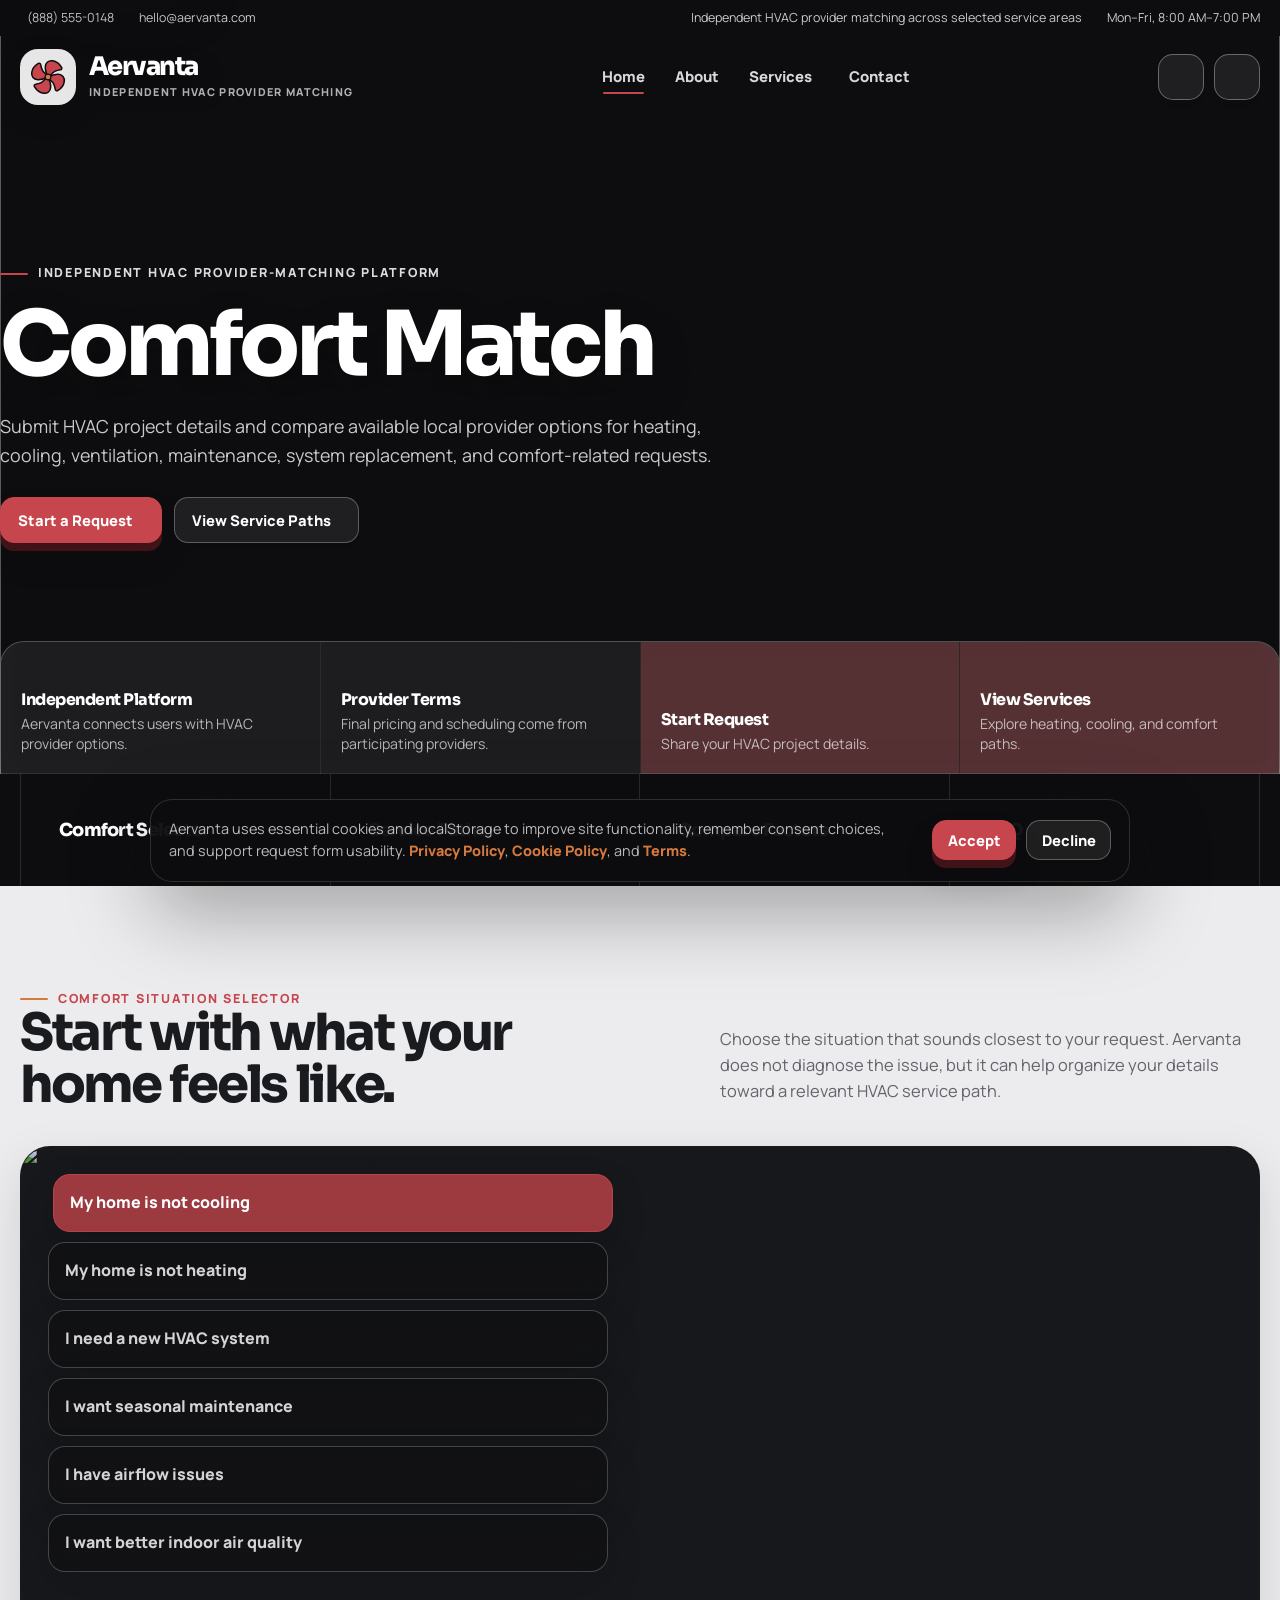
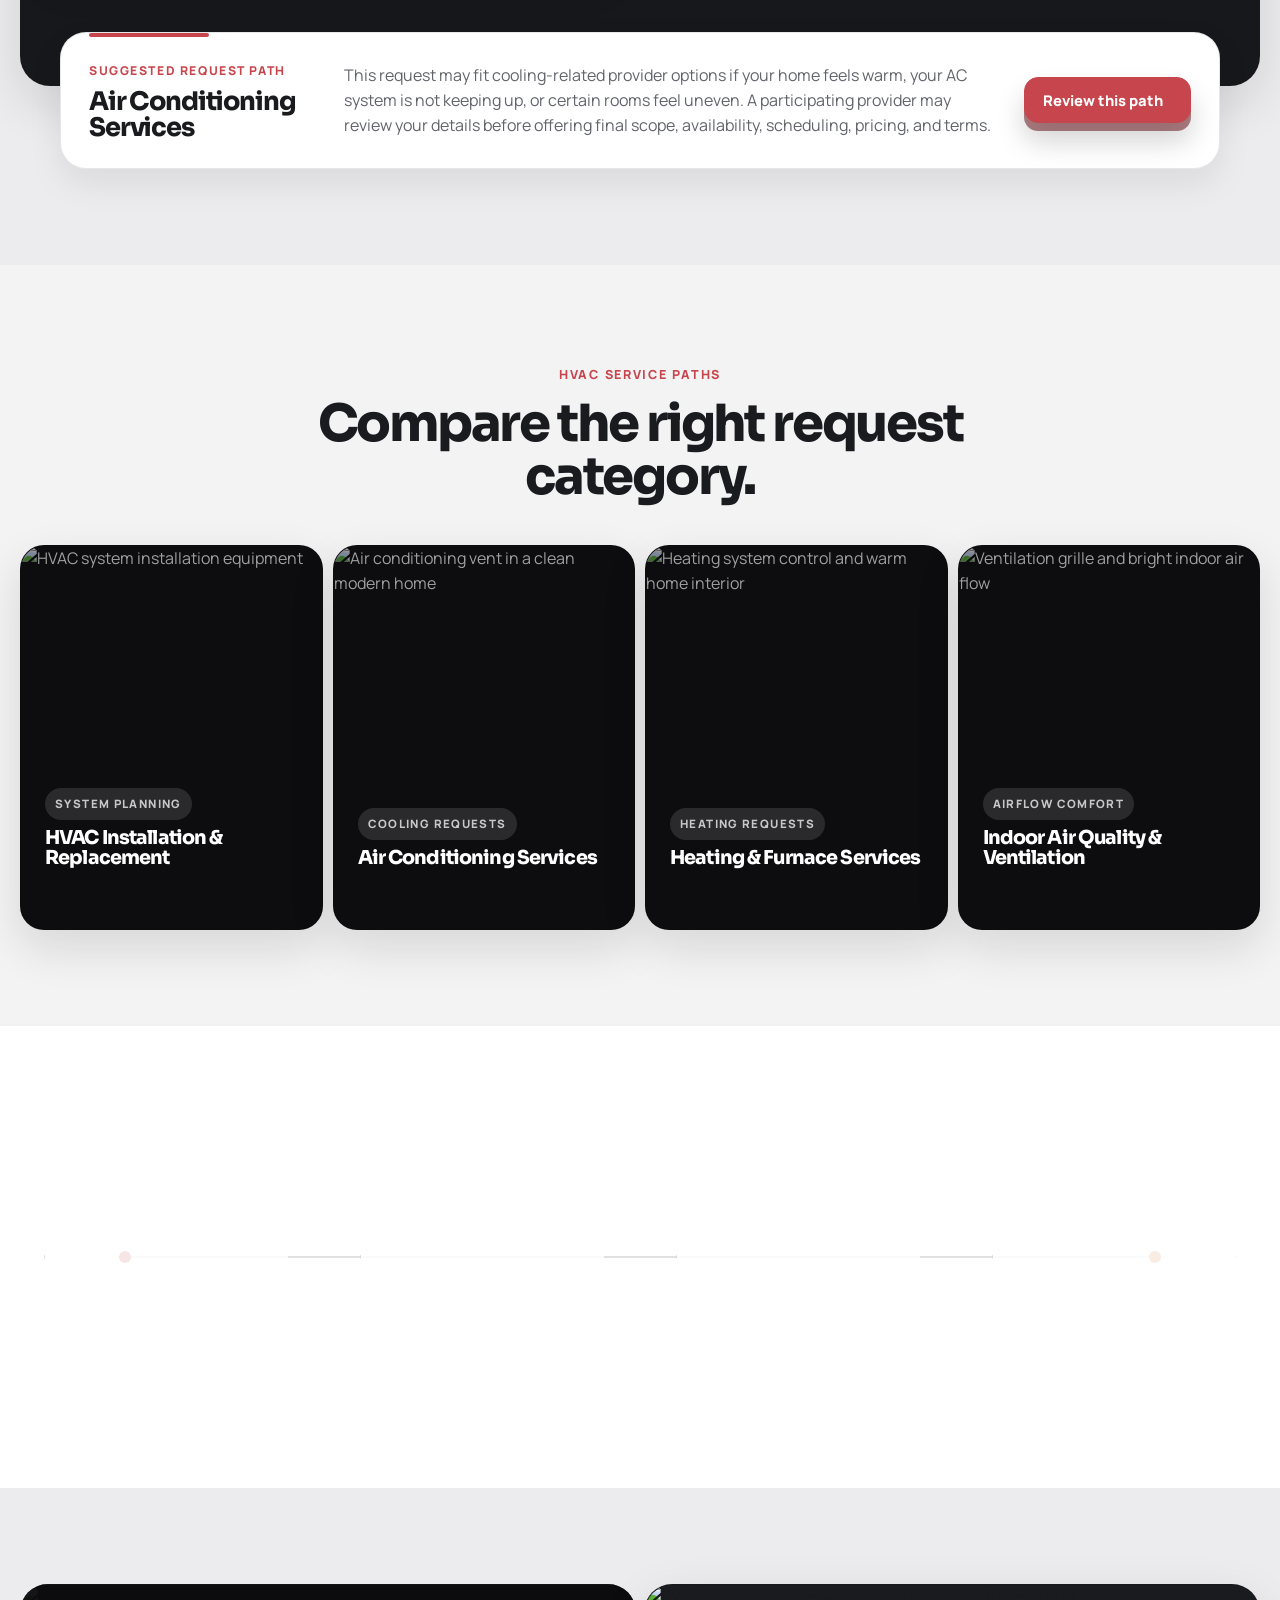
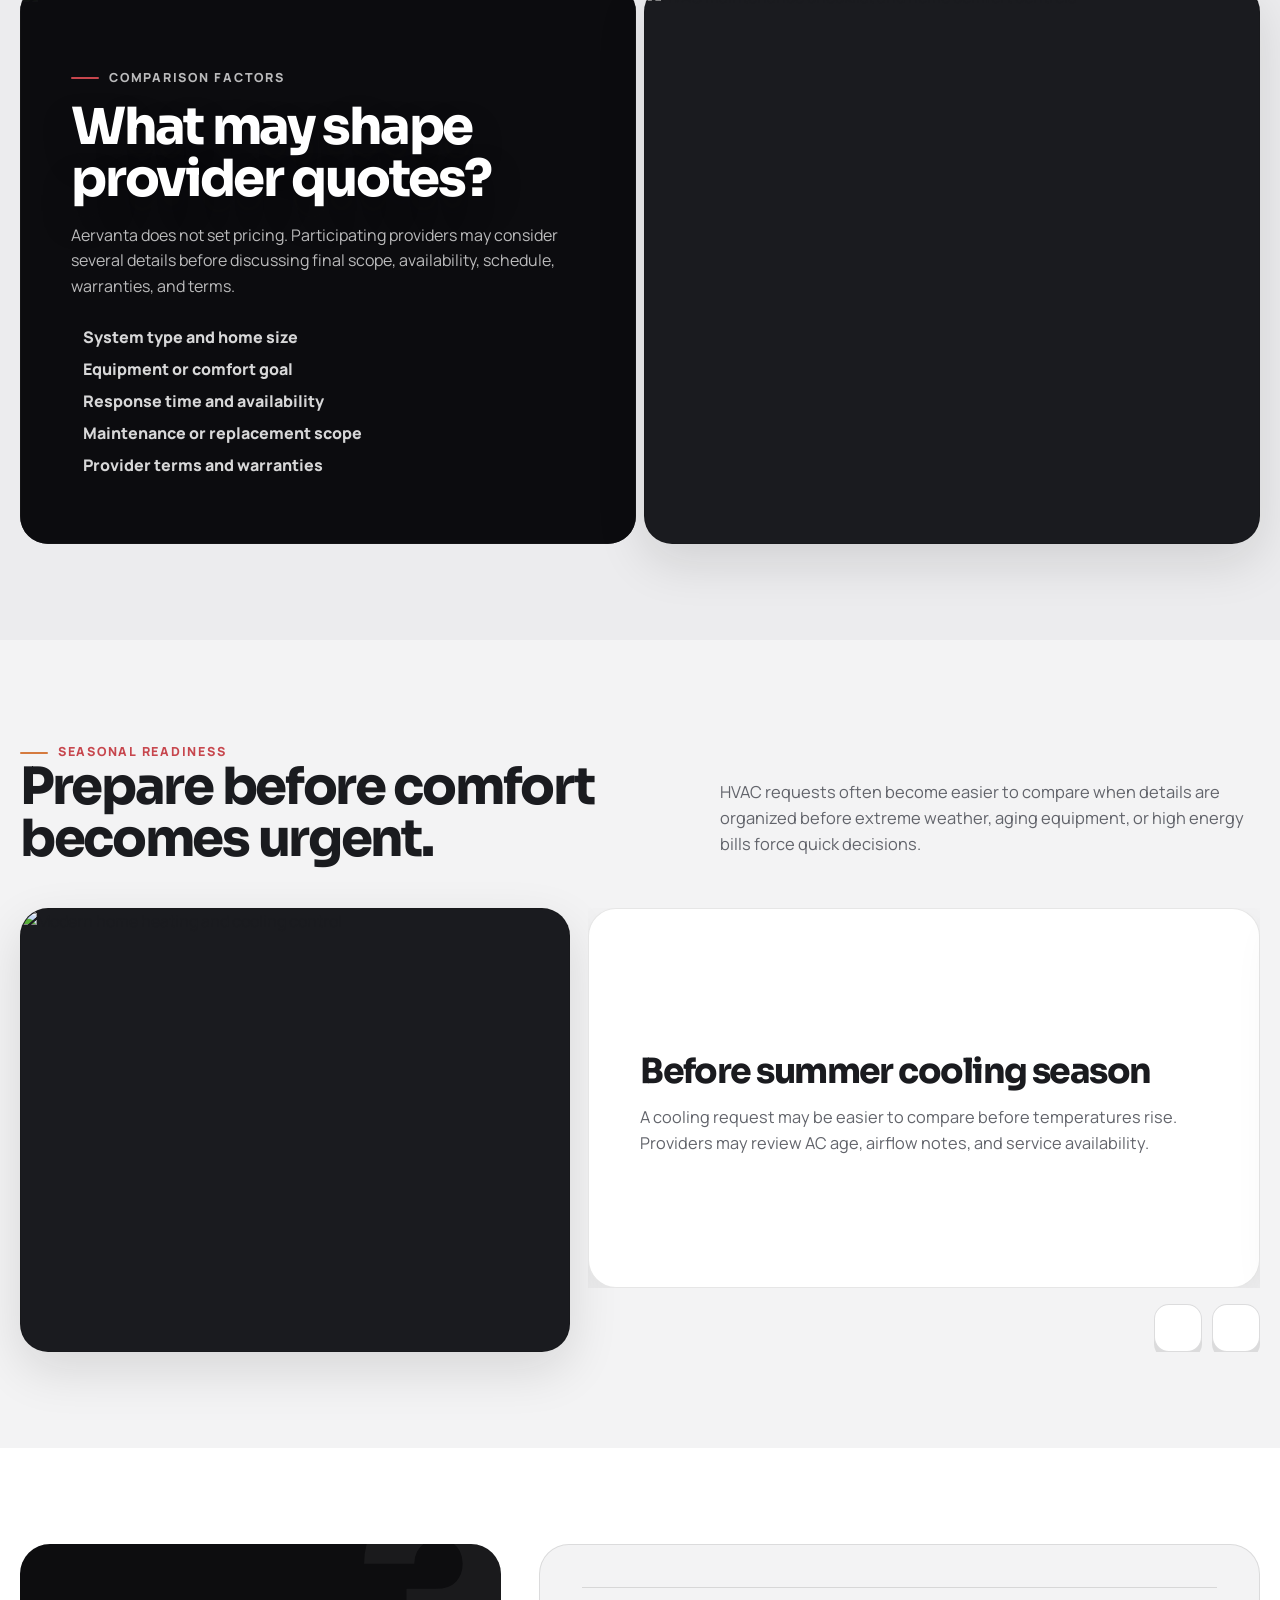
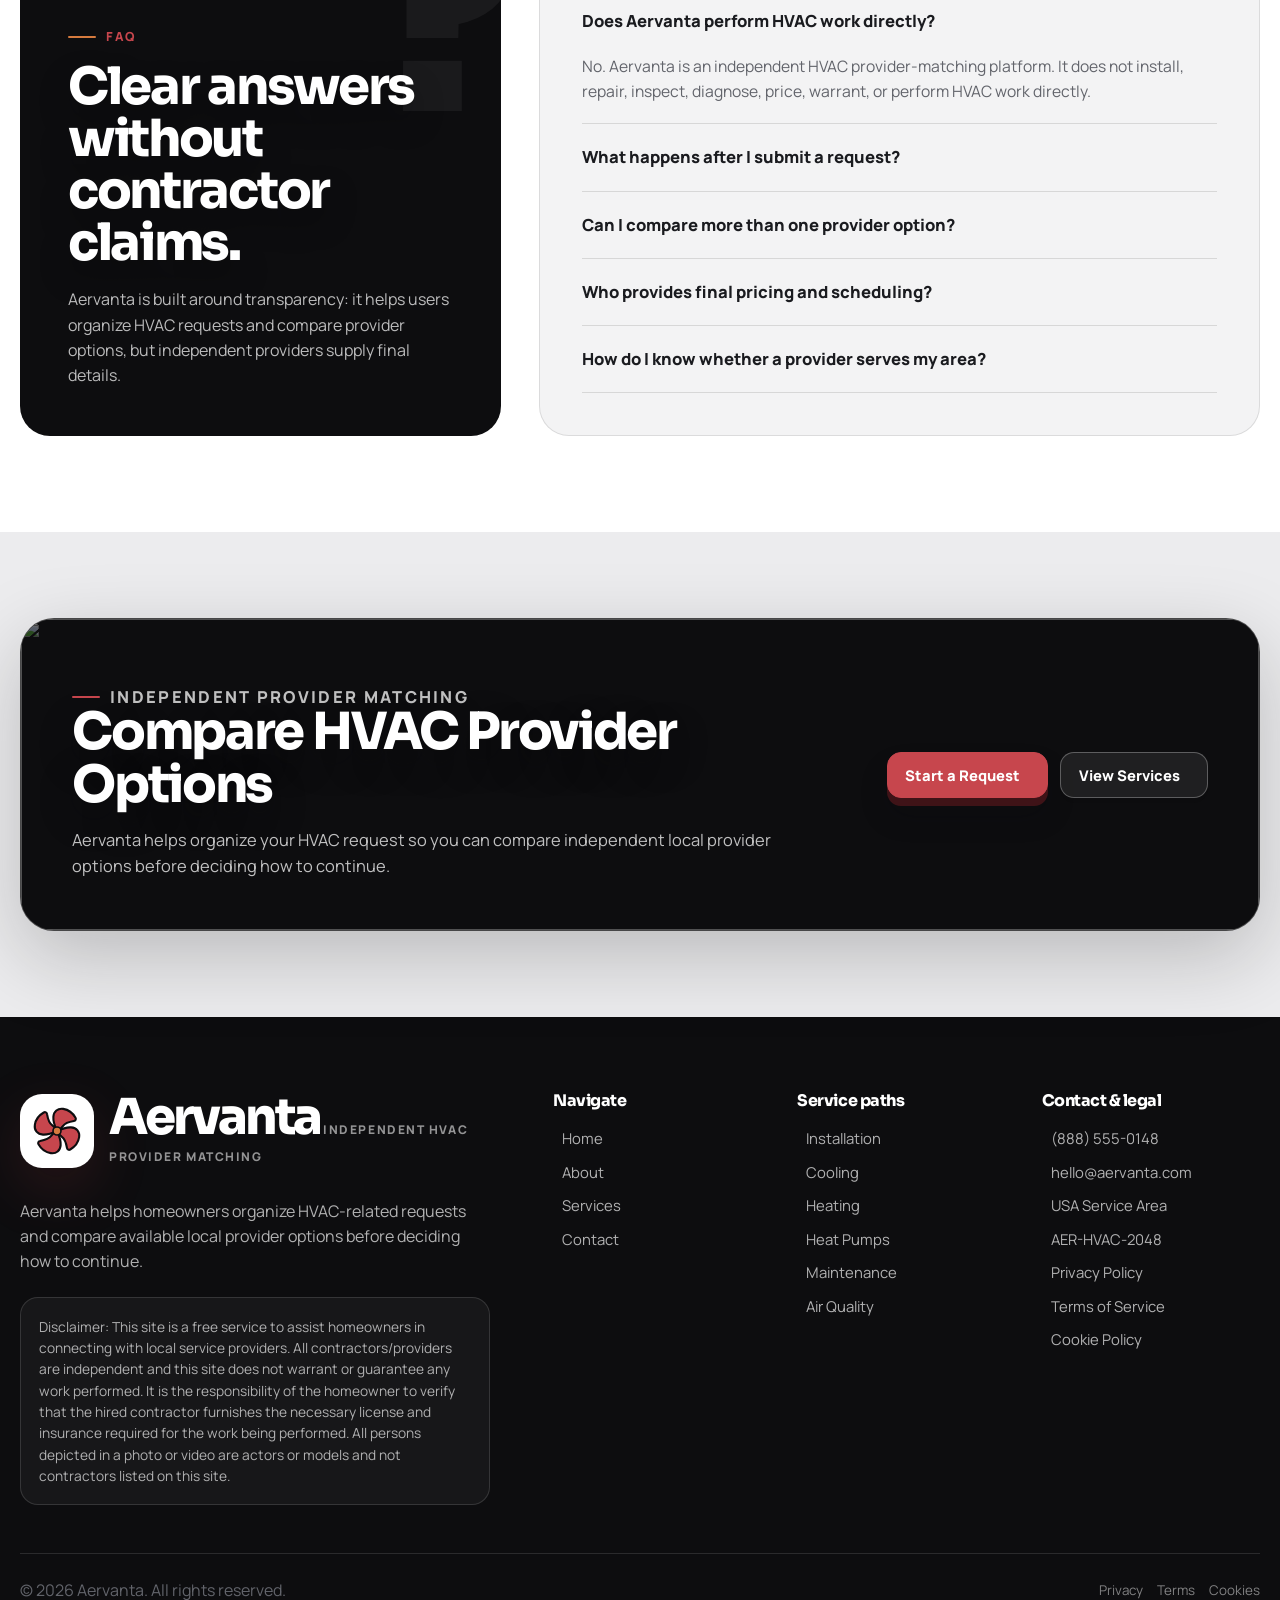
==== index.html @ 491422e1 "+" ====
<!DOCTYPE html>
<html lang="en">

<head>
    <meta charset="UTF-8">
    <meta name="viewport" content="width=device-width, initial-scale=1.0">
    <title>Aervanta | Independent HVAC Provider Matching</title>

    <meta name="description"
        content="Aervanta helps homeowners submit HVAC project details and compare available local provider options for heating, cooling, ventilation, maintenance, system replacement, and comfort requests.">
    <meta name="theme-color" content="#0D0D0F">

    <link rel="icon" href="assets/images/logo.svg" type="image/svg+xml">

    <link rel="preconnect" href="https://fonts.googleapis.com">
    <link rel="preconnect" href="https://fonts.gstatic.com" crossorigin>
    <link
        href="https://fonts.googleapis.com/css2?family=Manrope:wght@400;500;600;700;800&family=Sora:wght@500;600;700;800&display=swap"
        rel="stylesheet">

    <link rel="stylesheet" href="https://unpkg.com/aos@2.3.4/dist/aos.css">
    <link rel="stylesheet" href="https://cdn.jsdelivr.net/npm/swiper@11/swiper-bundle.min.css">
    <link rel="stylesheet" href="assets/css/global.css">
    <link rel="stylesheet" href="assets/css/home.css">

    <script type="application/ld+json">
        {
            "@context": "https://schema.org",
            "@type": "Organization",
            "name": "Aervanta",
            "url": "https://example.com",
            "description": "Independent HVAC provider-matching platform helping users compare available local provider options.",
            "email": "hello@aervanta.com",
            "telephone": "+18885550148"
        }
    </script>

    <script type="application/ld+json">
        {
            "@context": "https://schema.org",
            "@type": "FAQPage",
            "mainEntity": [
                {
                    "@type": "Question",
                    "name": "Does Aervanta perform HVAC work directly?",
                    "acceptedAnswer": {
                        "@type": "Answer",
                        "text": "No. Aervanta is an independent HVAC provider-matching platform. It does not install, repair, inspect, diagnose, price, warrant, or perform HVAC work directly."
                    }
                },
                {
                    "@type": "Question",
                    "name": "What happens after I submit a request?",
                    "acceptedAnswer": {
                        "@type": "Answer",
                        "text": "Your request details may be used to help connect you with participating independent HVAC providers. Provider availability may vary by location and project details."
                    }
                },
                {
                    "@type": "Question",
                    "name": "Can I compare more than one provider option?",
                    "acceptedAnswer": {
                        "@type": "Answer",
                        "text": "Where available, users may review and compare participating provider options before deciding whether to continue with any provider."
                    }
                },
                {
                    "@type": "Question",
                    "name": "Who provides final pricing and scheduling?",
                    "acceptedAnswer": {
                        "@type": "Answer",
                        "text": "Final pricing, scheduling, warranties, licenses, insurance, availability, and service terms are provided by participating independent providers."
                    }
                },
                {
                    "@type": "Question",
                    "name": "How do I know whether a provider serves my area?",
                    "acceptedAnswer": {
                        "@type": "Answer",
                        "text": "Provider availability depends on location and request details. A participating provider may confirm whether they serve your area before any agreement is made."
                    }
                }
            ]
        }
    </script>
</head>

<body>
    <a class="skip-link" href="#main-content">Skip to main content</a>

    <main class="site-main" id="main-content">
        <!-- Shared Hero -->
        <section class="shared-hero home-hero" aria-labelledby="home-hero-title">
            <div class="shared-hero__bg" aria-hidden="true">
                <img src="assets/images/hero-home.jpg" alt="" width="1920" height="1080">
            </div>

            <div class="container-wide shared-hero__inner">
                <div class="shared-hero__content" data-aos="fade-up">
                    <p class="section-kicker section-kicker--light shared-hero__eyebrow">
                        Independent HVAC provider-matching platform
                    </p>

                    <h1 class="shared-hero__title text-depth" id="home-hero-title">
                        Comfort Match
                    </h1>

                    <p class="shared-hero__text">
                        Submit HVAC project details and compare available local provider options for heating, cooling,
                        ventilation, maintenance, system replacement, and comfort-related requests.
                    </p>

                    <div class="btn-row shared-hero__actions">
                        <a class="btn btn--primary" href="contact.html">
                            Start a Request
                            <i data-lucide="arrow-up-right" aria-hidden="true"></i>
                        </a>

                        <a class="btn btn--ghost-light" href="all-services.html">
                            View Service Paths
                            <i data-lucide="layout-grid" aria-hidden="true"></i>
                        </a>
                    </div>
                </div>

                <div class="hero-card-row" data-hero-cards data-aos="fade-up" data-aos-delay="120"></div>
            </div>
        </section>

        <!-- Shared Black Section Navigation Strip -->
        <nav class="section-nav-strip" aria-label="Homepage section navigation" data-section-nav='[
            {"label":"Comfort Selector","href":"#comfort-selector","icon":"sliders-horizontal"},
            {"label":"Service Paths","href":"#service-paths","icon":"air-vent"},
            {"label":"Compare Factors","href":"#quote-factors","icon":"list-checks"},
            {"label":"FAQ","href":"#home-faq","icon":"circle-help"}
        ]'></nav>

        <!-- Comfort Situation Selector -->
        <section class="home-comfort section section--light" id="comfort-selector" aria-labelledby="comfort-title">
            <div class="container-wide">
                <div class="section-head home-comfort__head">
                    <div class="section-head__left" data-aos="fade-right">
                        <p class="section-kicker">Comfort situation selector</p>
                        <h2 class="section-title" id="comfort-title">
                            Start with what your home feels like.
                        </h2>
                    </div>

                    <div class="section-head__right" data-aos="fade-left">
                        <p class="section-text">
                            Choose the situation that sounds closest to your request. Aervanta does not diagnose the
                            issue, but it can help organize your details toward a relevant HVAC service path.
                        </p>
                    </div>
                </div>

                <div class="home-comfort__layout">
                    <div class="home-comfort__visual image-frame" data-aos="zoom-in">
                        <img src="assets/images/service-2.jpg" alt="Modern home HVAC vent and comfortable interior"
                            loading="lazy" width="900" height="680" data-comfort-image>
                    </div>

                    <div class="home-comfort__cards" data-aos="fade-up" data-aos-delay="100">
                        <button class="home-comfort__option is-active" type="button" data-comfort-option="cooling">
                            <span>My home is not cooling</span>
                            <i data-lucide="snowflake" aria-hidden="true"></i>
                        </button>

                        <button class="home-comfort__option" type="button" data-comfort-option="heating">
                            <span>My home is not heating</span>
                            <i data-lucide="flame" aria-hidden="true"></i>
                        </button>

                        <button class="home-comfort__option" type="button" data-comfort-option="replacement">
                            <span>I need a new HVAC system</span>
                            <i data-lucide="air-vent" aria-hidden="true"></i>
                        </button>

                        <button class="home-comfort__option" type="button" data-comfort-option="maintenance">
                            <span>I want seasonal maintenance</span>
                            <i data-lucide="settings" aria-hidden="true"></i>
                        </button>

                        <button class="home-comfort__option" type="button" data-comfort-option="airflow">
                            <span>I have airflow issues</span>
                            <i data-lucide="wind" aria-hidden="true"></i>
                        </button>

                        <button class="home-comfort__option" type="button" data-comfort-option="air-quality">
                            <span>I want better indoor air quality</span>
                            <i data-lucide="waves" aria-hidden="true"></i>
                        </button>
                    </div>
                </div>

                <article class="home-comfort__answer matte-card shine-surface" data-aos="fade-up" data-aos-delay="180">
                    <div>
                        <p class="home-comfort__answer-label">Suggested request path</p>
                        <h3 data-comfort-title>Air Conditioning Services</h3>
                    </div>

                    <p data-comfort-text>
                        This request may fit cooling-related provider options if your home feels warm, your AC system is
                        not keeping up, or certain rooms feel uneven. A participating provider may review your details
                        before offering final scope, availability, scheduling, pricing, and terms.
                    </p>

                    <a class="btn btn--primary" href="air-conditioning-services.html" data-comfort-link>
                        Review this path
                        <i data-lucide="arrow-up-right" aria-hidden="true"></i>
                    </a>
                </article>
            </div>
        </section>

        <!-- HVAC Service Paths -->
        <section class="home-paths section section--soft" id="service-paths" aria-labelledby="service-paths-title">
            <div class="container-wide">
                <div class="home-paths__head" data-aos="fade-up">
                    <p class="section-kicker">HVAC service paths</p>
                    <h2 id="service-paths-title">
                        Compare the right request category.
                    </h2>
                </div>

                <div class="home-paths__grid">
                    <a class="home-path-card" href="hvac-installation-replacement.html" data-aos="fade-up">
                        <img src="assets/images/service-1.jpg" alt="HVAC system installation equipment" loading="lazy"
                            width="620" height="520">
                        <span class="home-path-card__overlay"></span>
                        <span class="home-path-card__content">
                            <span class="home-path-card__label">System planning</span>
                            <strong>HVAC Installation & Replacement</strong>
                            <span>Compare provider options for system replacement, installation requests, and comfort
                                upgrades.</span>
                        </span>
                        <i data-lucide="air-vent" aria-hidden="true"></i>
                    </a>

                    <a class="home-path-card" href="air-conditioning-services.html" data-aos="fade-up"
                        data-aos-delay="80">
                        <img src="assets/images/service-2.jpg" alt="Air conditioning vent in a clean modern home"
                            loading="lazy" width="620" height="520">
                        <span class="home-path-card__overlay"></span>
                        <span class="home-path-card__content">
                            <span class="home-path-card__label">Cooling requests</span>
                            <strong>Air Conditioning Services</strong>
                            <span>Find provider options for AC-related requests, uneven cooling, and warm-air
                                concerns.</span>
                        </span>
                        <i data-lucide="snowflake" aria-hidden="true"></i>
                    </a>

                    <a class="home-path-card" href="heating-furnace-services.html" data-aos="fade-up"
                        data-aos-delay="160">
                        <img src="assets/images/service-3.jpg" alt="Heating system control and warm home interior"
                            loading="lazy" width="620" height="520">
                        <span class="home-path-card__overlay"></span>
                        <span class="home-path-card__content">
                            <span class="home-path-card__label">Heating requests</span>
                            <strong>Heating & Furnace Services</strong>
                            <span>Compare provider options for furnace, heating, warmth, and winter readiness
                                requests.</span>
                        </span>
                        <i data-lucide="flame" aria-hidden="true"></i>
                    </a>

                    <a class="home-path-card" href="indoor-air-quality-ventilation.html" data-aos="fade-up"
                        data-aos-delay="240">
                        <img src="assets/images/service-6.jpg" alt="Ventilation grille and bright indoor air flow"
                            loading="lazy" width="620" height="520">
                        <span class="home-path-card__overlay"></span>
                        <span class="home-path-card__content">
                            <span class="home-path-card__label">Airflow comfort</span>
                            <strong>Indoor Air Quality & Ventilation</strong>
                            <span>Explore provider options for airflow, ventilation, filtration, and indoor comfort
                                requests.</span>
                        </span>
                        <i data-lucide="wind" aria-hidden="true"></i>
                    </a>
                </div>
            </div>
        </section>

        <!-- Aervanta Platform Difference -->
        <section class="home-difference section section--white" id="platform-difference"
            aria-label="Aervanta platform difference">
            <div class="container-wide">
                <div class="home-difference__line" aria-hidden="true"></div>

                <div class="home-difference__grid">
                    <article class="home-hex" data-aos="zoom-in">
                        <div class="home-hex__shape">
                            <i data-lucide="clipboard-edit" aria-hidden="true"></i>
                            <div class="home-hex__text">
                                <h3>Submit Details</h3>
                                <p>Share your HVAC request details through a structured request path.</p>
                            </div>
                        </div>
                    </article>

                    <article class="home-hex" data-aos="zoom-in" data-aos-delay="80">
                        <div class="home-hex__shape">
                            <i data-lucide="network" aria-hidden="true"></i>
                            <div class="home-hex__text">
                                <h3>Match Options</h3>
                                <p>Review available participating provider options where matching is available.</p>
                            </div>
                        </div>
                    </article>

                    <article class="home-hex" data-aos="zoom-in" data-aos-delay="160">
                        <div class="home-hex__shape">
                            <i data-lucide="scale" aria-hidden="true"></i>
                            <div class="home-hex__text">
                                <h3>Compare Terms</h3>
                                <p>Compare scope, availability, provider terms, and final quote details.</p>
                            </div>
                        </div>
                    </article>

                    <article class="home-hex" data-aos="zoom-in" data-aos-delay="240">
                        <div class="home-hex__shape">
                            <i data-lucide="badge-check" aria-hidden="true"></i>
                            <div class="home-hex__text">
                                <h3>Choose Provider</h3>
                                <p>Choose whether to continue with any participating independent provider.</p>
                            </div>
                        </div>
                    </article>
                </div>
            </div>
        </section>

        <!-- Quote Comparison Factors -->
        <section class="home-quote section section--light" id="quote-factors" aria-labelledby="quote-factors-title">
            <div class="container-wide">
                <div class="home-quote__split">
                    <div class="home-quote__dark" data-aos="fade-right">
                        <img src="assets/images/service-4.jpg" alt="" loading="lazy" width="900" height="650">
                        <div class="home-quote__dark-content">
                            <p class="section-kicker section-kicker--light">Comparison factors</p>
                            <h2 id="quote-factors-title">
                                What may shape provider quotes?
                            </h2>
                            <p>
                                Aervanta does not set pricing. Participating providers may consider several details
                                before discussing final scope, availability, schedule, warranties, and terms.
                            </p>

                            <ul class="home-quote__list">
                                <li><i data-lucide="ruler" aria-hidden="true"></i> System type and home size</li>
                                <li><i data-lucide="target" aria-hidden="true"></i> Equipment or comfort goal</li>
                                <li><i data-lucide="timer" aria-hidden="true"></i> Response time and availability</li>
                                <li><i data-lucide="settings-2" aria-hidden="true"></i> Maintenance or replacement scope
                                </li>
                                <li><i data-lucide="file-check-2" aria-hidden="true"></i> Provider terms and warranties
                                </li>
                            </ul>
                        </div>
                    </div>

                    <div class="home-quote__photo image-frame" data-aos="fade-left">
                        <img src="assets/images/service-5.jpg"
                            alt="HVAC maintenance checklist and home comfort controls" loading="lazy" width="900"
                            height="650">
                    </div>
                </div>
            </div>
        </section>

        <!-- Seasonal HVAC Readiness Strip -->
        <section class="home-seasonal section section--soft" id="seasonal-readiness" aria-labelledby="seasonal-title">
            <div class="container-wide">
                <div class="section-head">
                    <div class="section-head__left" data-aos="fade-right">
                        <p class="section-kicker">Seasonal readiness</p>
                        <h2 id="seasonal-title">
                            Prepare before comfort becomes urgent.
                        </h2>
                    </div>

                    <div class="section-head__right" data-aos="fade-left">
                        <p class="section-text">
                            HVAC requests often become easier to compare when details are organized before extreme
                            weather, aging equipment, or high energy bills force quick decisions.
                        </p>
                    </div>
                </div>

                <div class="home-seasonal__layout">
                    <div class="home-seasonal__photo image-frame" data-aos="zoom-in">
                        <img src="assets/images/service-3.jpg" alt="Modern home heating and cooling control"
                            loading="lazy" width="760" height="560">
                    </div>

                    <div class="home-seasonal__slider-wrap" data-aos="fade-up">
                        <div class="swiper home-seasonal__swiper" data-seasonal-swiper>
                            <div class="swiper-wrapper">
                                <article class="swiper-slide home-seasonal-card">
                                    <i data-lucide="sun" aria-hidden="true"></i>
                                    <h3>Before summer cooling season</h3>
                                    <p>
                                        A cooling request may be easier to compare before temperatures rise. Providers
                                        may review AC age, airflow notes, and service availability.
                                    </p>
                                </article>

                                <article class="swiper-slide home-seasonal-card">
                                    <i data-lucide="snowflake" aria-hidden="true"></i>
                                    <h3>Before winter heating season</h3>
                                    <p>
                                        Heating-related requests may include warmth concerns, furnace notes, comfort
                                        goals, and provider-specific scheduling options.
                                    </p>
                                </article>

                                <article class="swiper-slide home-seasonal-card">
                                    <i data-lucide="receipt-text" aria-hidden="true"></i>
                                    <h3>After unusually high energy bills</h3>
                                    <p>
                                        Homeowners often use this moment to compare maintenance, equipment, airflow, or
                                        upgrade-related provider options.
                                    </p>
                                </article>

                                <article class="swiper-slide home-seasonal-card">
                                    <i data-lucide="refresh-cw" aria-hidden="true"></i>
                                    <h3>Before replacing an aging system</h3>
                                    <p>
                                        Replacement requests may involve system type, property size, comfort needs,
                                        equipment preferences, and final provider terms.
                                    </p>
                                </article>
                            </div>
                        </div>

                        <div class="home-seasonal__controls">
                            <button class="home-seasonal__arrow" type="button" data-seasonal-prev
                                aria-label="Previous seasonal scenario">
                                <i data-lucide="arrow-left" aria-hidden="true"></i>
                            </button>

                            <button class="home-seasonal__arrow" type="button" data-seasonal-next
                                aria-label="Next seasonal scenario">
                                <i data-lucide="arrow-right" aria-hidden="true"></i>
                            </button>
                        </div>
                    </div>
                </div>
            </div>
        </section>

        <!-- FAQ -->
        <section class="home-faq section section--white" id="home-faq" aria-labelledby="home-faq-title">
            <div class="container-wide">
                <div class="home-faq__layout">
                    <div class="home-faq__intro" data-aos="fade-right">
                        <p class="section-kicker">FAQ</p>
                        <h2 id="home-faq-title">
                            Clear answers without contractor claims.
                        </h2>
                        <p>
                            Aervanta is built around transparency: it helps users organize HVAC requests and compare
                            provider options, but independent providers supply final details.
                        </p>
                    </div>

                    <div class="home-faq__accordion" data-accordion data-aos="fade-left">
                        <div class="accordion-item home-faq__item">
                            <button class="accordion-trigger" type="button" aria-expanded="true"
                                aria-controls="home-faq-1" data-accordion-trigger>
                                <span>Does Aervanta perform HVAC work directly?</span>
                                <i data-lucide="plus" aria-hidden="true"></i>
                            </button>
                            <div class="accordion-panel is-open" id="home-faq-1">
                                <div class="accordion-panel__inner">
                                    <p>
                                        No. Aervanta is an independent HVAC provider-matching platform. It does not
                                        install, repair, inspect, diagnose, price, warrant, or perform HVAC work
                                        directly.
                                    </p>
                                </div>
                            </div>
                        </div>

                        <div class="accordion-item home-faq__item">
                            <button class="accordion-trigger" type="button" aria-expanded="false"
                                aria-controls="home-faq-2" data-accordion-trigger>
                                <span>What happens after I submit a request?</span>
                                <i data-lucide="plus" aria-hidden="true"></i>
                            </button>
                            <div class="accordion-panel" id="home-faq-2">
                                <div class="accordion-panel__inner">
                                    <p>
                                        Your request details may be used to help connect you with participating
                                        independent HVAC providers. Provider availability may vary by location and
                                        project details.
                                    </p>
                                </div>
                            </div>
                        </div>

                        <div class="accordion-item home-faq__item">
                            <button class="accordion-trigger" type="button" aria-expanded="false"
                                aria-controls="home-faq-3" data-accordion-trigger>
                                <span>Can I compare more than one provider option?</span>
                                <i data-lucide="plus" aria-hidden="true"></i>
                            </button>
                            <div class="accordion-panel" id="home-faq-3">
                                <div class="accordion-panel__inner">
                                    <p>
                                        Where available, users may review and compare participating provider options
                                        before deciding whether to continue with any provider.
                                    </p>
                                </div>
                            </div>
                        </div>

                        <div class="accordion-item home-faq__item">
                            <button class="accordion-trigger" type="button" aria-expanded="false"
                                aria-controls="home-faq-4" data-accordion-trigger>
                                <span>Who provides final pricing and scheduling?</span>
                                <i data-lucide="plus" aria-hidden="true"></i>
                            </button>
                            <div class="accordion-panel" id="home-faq-4">
                                <div class="accordion-panel__inner">
                                    <p>
                                        Final pricing, scheduling, warranties, licenses, insurance, availability, and
                                        service terms are provided by participating independent providers.
                                    </p>
                                </div>
                            </div>
                        </div>

                        <div class="accordion-item home-faq__item">
                            <button class="accordion-trigger" type="button" aria-expanded="false"
                                aria-controls="home-faq-5" data-accordion-trigger>
                                <span>How do I know whether a provider serves my area?</span>
                                <i data-lucide="plus" aria-hidden="true"></i>
                            </button>
                            <div class="accordion-panel" id="home-faq-5">
                                <div class="accordion-panel__inner">
                                    <p>
                                        Provider availability depends on location and request details. A participating
                                        provider may confirm whether they serve your area before any agreement is made.
                                    </p>
                                </div>
                            </div>
                        </div>
                    </div>
                </div>
            </div>
        </section>

        <!-- Shared final CTA is injected by global.js before footer -->
    </main>

    <script src="https://unpkg.com/lucide@latest/dist/umd/lucide.min.js" defer></script>
    <script src="https://unpkg.com/aos@2.3.4/dist/aos.js" defer></script>
    <script src="https://cdn.jsdelivr.net/npm/swiper@11/swiper-bundle.min.js" defer></script>
    <script src="assets/js/config.js" defer></script>
    <script src="assets/js/global.js" defer></script>
    <script src="assets/js/home.js" defer></script>
</body>

</html>
---- assets/css/global.css ----
/* ==================================================
   AERVANTA GLOBAL CSS
   Shared foundation: variables, reset, typography,
   header, footer, shared hero, nav strip, CTA,
   buttons, forms, cookie banner, accessibility.
================================================== */

:root {
    --color-black: #0D0D0F;
    --color-charcoal: #1A1B1F;
    --color-light: #ECECEE;
    --color-light-2: #F3F3F4;
    --color-white: #FFFFFF;
    --color-red: #C7464D;
    --color-red-dark: #B63A42;
    --color-orange: #D57A3E;
    --color-orange-dark: #C96C31;
    --color-border: #D6D7DA;
    --color-text-soft: #62646B;

    --font-main: "Manrope", "Inter", system-ui, -apple-system, BlinkMacSystemFont, "Segoe UI", sans-serif;
    --font-heading: "Sora", "Manrope", system-ui, sans-serif;

    --container: 1180px;
    --container-wide: 1380px;
    --radius-sm: 10px;
    --radius-md: 16px;
    --radius-lg: 24px;
    --radius-xl: 34px;

    --shadow-soft: 0 18px 50px rgba(13, 13, 15, 0.12);
    --shadow-strong: 0 26px 80px rgba(13, 13, 15, 0.22);
    --shadow-button: 0 8px 0 rgba(107, 26, 31, 0.55), 0 18px 28px rgba(13, 13, 15, 0.18);

    --header-height: 82px;
    --preheader-height: 36px;

    --transition-fast: 180ms ease;
    --transition: 280ms ease;
    --transition-slow: 520ms cubic-bezier(0.22, 1, 0.36, 1);
}

/* ==================================================
   RESET / BASE
================================================== */

*,
*::before,
*::after {
    box-sizing: border-box;
}

html,
body {
    width: 100%;
    max-width: 100%;
    min-height: 100%;
    overflow-x: hidden;
    scroll-behavior: smooth;
}

html {
    font-size: 16px;
}

body {
    margin: 0;
    font-family: var(--font-main);
    color: var(--color-charcoal);
    background: var(--color-light);
    line-height: 1.58;
    text-rendering: optimizeLegibility;
    -webkit-font-smoothing: antialiased;
}

body.menu-open {
    overflow: hidden;
}

img,
picture,
video,
canvas,
svg {
    display: block;
    max-width: 100%;
}

img {
    height: auto;
}

a {
    color: inherit;
    text-decoration: none;
}

button,
input,
textarea,
select {
    font: inherit;
}

button {
    border: 0;
    cursor: pointer;
    background: none;
}

ul,
ol {
    margin: 0;
    padding: 0;
}

li {
    list-style: none;
}

p,
h1,
h2,
h3,
h4,
h5,
h6 {
    margin: 0;
}

::selection {
    color: var(--color-white);
    background: var(--color-red);
}

/* ==================================================
   ACCESSIBILITY
================================================== */

.skip-link {
    position: fixed;
    left: 16px;
    top: 16px;
    z-index: 9999;
    transform: translateY(-140%);
    padding: 12px 16px;
    border-radius: var(--radius-sm);
    background: var(--color-white);
    color: var(--color-black);
    box-shadow: var(--shadow-soft);
    transition: transform var(--transition);
}

.skip-link:focus {
    transform: translateY(0);
}

:focus-visible {
    outline: 3px solid rgba(199, 70, 77, 0.55);
    outline-offset: 4px;
}

[hidden] {
    display: none !important;
}

/* ==================================================
   TYPOGRAPHY
================================================== */

h1,
h2,
h3,
h4 {
    font-family: var(--font-heading);
    color: var(--color-charcoal);
    font-weight: 760;
    letter-spacing: -0.045em;
    line-height: 1.02;
}

h1 {
    font-size: clamp(3rem, 7vw, 6.8rem);
}

h2 {
    font-size: clamp(2.1rem, 4vw, 4.25rem);
}

h3 {
    font-size: clamp(1.35rem, 2vw, 2rem);
}

h4 {
    font-size: 1.05rem;
}

p {
    color: var(--color-text-soft);
    font-size: 1rem;
}

.text-depth {
    text-shadow:
        0 2px 0 rgba(13, 13, 15, 0.22),
        0 16px 34px rgba(13, 13, 15, 0.34);
}

.section-kicker {
    display: inline-flex;
    align-items: center;
    gap: 10px;
    color: var(--color-red);
    font-size: 0.78rem;
    font-weight: 800;
    letter-spacing: 0.14em;
    line-height: 1.2;
    text-transform: uppercase;
}

.section-kicker::before {
    content: "";
    width: 28px;
    height: 2px;
    border-radius: 99px;
    background: var(--color-orange);
}

.section-kicker--light {
    color: rgba(255, 255, 255, 0.86);
}

.section-kicker--light::before {
    background: var(--color-red);
}

.section-title {
    max-width: 820px;
}

.section-text {
    max-width: 720px;
    font-size: 1.03rem;
}

.section-head {
    display: flex;
    align-items: flex-end;
    justify-content: space-between;
    gap: 36px;
    margin-bottom: 42px;
}

.section-head__left,
.section-head__right {
    min-width: 0;
}

.section-head__left {
    max-width: 620px;
}

.section-head__right {
    max-width: 540px;
    padding-bottom: 8px;
}

/* ==================================================
   LAYOUT HELPERS
================================================== */

.site-main {
    min-height: 60vh;
}

.section {
    position: relative;
    padding: 96px 0;
}

.section--light {
    background: var(--color-light);
}

.section--soft {
    background: var(--color-light-2);
}

.section--white {
    background: var(--color-white);
}

.section--dark {
    background: var(--color-black);
    color: var(--color-white);
}

.section--dark h1,
.section--dark h2,
.section--dark h3,
.section--dark h4 {
    color: var(--color-white);
}

.section--dark p {
    color: rgba(255, 255, 255, 0.7);
}

.container {
    width: min(calc(100% - 40px), var(--container));
    margin-inline: auto;
}

.container-wide {
    width: min(calc(100% - 40px), var(--container-wide));
    margin-inline: auto;
}

.grid-2 {
    display: grid;
    grid-template-columns: minmax(0, 1fr) minmax(0, 1fr);
    gap: 28px;
}

.grid-3 {
    display: grid;
    grid-template-columns: repeat(3, minmax(0, 1fr));
    gap: 20px;
}

.grid-4 {
    display: grid;
    grid-template-columns: repeat(4, minmax(0, 1fr));
    gap: 18px;
}

.visually-hidden {
    position: absolute !important;
    width: 1px !important;
    height: 1px !important;
    margin: -1px !important;
    overflow: hidden !important;
    clip: rect(0 0 0 0) !important;
    white-space: nowrap !important;
    border: 0 !important;
    padding: 0 !important;
}

.no-scrollbar {
    scrollbar-width: none;
}

.no-scrollbar::-webkit-scrollbar {
    display: none;
}

/* ==================================================
   LINKS / UNDERLINE EFFECTS
================================================== */

.link-underline {
    position: relative;
    display: inline-flex;
    align-items: center;
    gap: 8px;
    color: inherit;
    font-weight: 800;
}

.link-underline::after {
    content: "";
    position: absolute;
    left: 0;
    bottom: -4px;
    width: 100%;
    height: 2px;
    transform: scaleX(0);
    transform-origin: right;
    background: var(--color-red);
    transition: transform var(--transition);
}

.link-underline:hover::after,
.link-underline:focus-visible::after {
    transform: scaleX(1);
    transform-origin: left;
}

/* ==================================================
   BUTTONS
================================================== */

.btn {
    --btn-bg: transparent;
    --btn-color: var(--color-charcoal);
    --btn-border: rgba(26, 27, 31, 0.18);

    position: relative;
    isolation: isolate;
    display: inline-flex;
    align-items: center;
    justify-content: center;
    gap: 10px;
    min-height: 46px;
    padding: 0.78rem 1.08rem;
    border: 1px solid var(--btn-border);
    border-radius: 14px;
    background: var(--btn-bg);
    color: var(--btn-color);
    font-size: 0.92rem;
    font-weight: 850;
    line-height: 1.1;
    overflow: hidden;
    box-shadow: 0 5px 0 rgba(13, 13, 15, 0.13);
    transform: translateY(0);
    transition:
        transform var(--transition),
        box-shadow var(--transition),
        border-color var(--transition),
        background var(--transition),
        color var(--transition);
}

.btn svg {
    width: 18px;
    height: 18px;
    flex: 0 0 auto;
}

.btn::before {
    content: "";
    position: absolute;
    inset: 0;
    z-index: -1;
    transform: translateX(-120%) skewX(-18deg);
    background: rgba(255, 255, 255, 0.18);
    transition: transform 620ms ease;
}

.btn:hover {
    transform: translateY(-3px);
    box-shadow: 0 8px 0 rgba(13, 13, 15, 0.14), 0 18px 32px rgba(13, 13, 15, 0.16);
}

.btn:hover::before {
    transform: translateX(120%) skewX(-18deg);
}

.btn:active {
    transform: translateY(2px);
    box-shadow: 0 3px 0 rgba(13, 13, 15, 0.15);
}

.btn--primary {
    --btn-bg: var(--color-red);
    --btn-color: var(--color-white);
    --btn-border: var(--color-red);
    box-shadow: var(--shadow-button);
}

.btn--primary:hover {
    background: var(--color-red-dark);
    border-color: var(--color-red-dark);
}

.btn--secondary {
    --btn-bg: var(--color-white);
    --btn-color: var(--color-charcoal);
    --btn-border: rgba(255, 255, 255, 0.78);
}

.btn--dark {
    --btn-bg: var(--color-charcoal);
    --btn-color: var(--color-white);
    --btn-border: var(--color-charcoal);
}

.btn--ghost-light {
    --btn-bg: rgba(255, 255, 255, 0.08);
    --btn-color: var(--color-white);
    --btn-border: rgba(255, 255, 255, 0.28);
}

.btn--ghost-light:hover {
    border-color: var(--color-orange);
    background: rgba(255, 255, 255, 0.14);
}

.btn--outline {
    --btn-bg: transparent;
    --btn-color: var(--color-charcoal);
    --btn-border: rgba(26, 27, 31, 0.22);
}

.btn-row {
    display: flex;
    flex-wrap: wrap;
    gap: 12px;
}

/* ==================================================
   IMAGE / SURFACE HELPERS
================================================== */

.photo-cover {
    width: 100%;
    height: 100%;
    object-fit: cover;
}

.image-frame {
    position: relative;
    overflow: hidden;
    border-radius: var(--radius-lg);
    background: var(--color-charcoal);
    border: 1px solid rgba(13, 13, 15, 0.12);
    box-shadow: var(--shadow-soft);
}

.image-frame img {
    width: 100%;
    height: 100%;
    object-fit: cover;
    transition: transform 820ms ease;
}

.image-frame:hover img {
    transform: scale(1.045);
}

.shine-surface {
    position: relative;
    overflow: hidden;
}

.shine-surface::after {
    content: "";
    position: absolute;
    inset: -40%;
    pointer-events: none;
    transform: translateX(-130%) rotate(18deg);
    background: linear-gradient(90deg,
            transparent,
            rgba(255, 255, 255, 0.16),
            transparent);
    transition: transform 760ms ease;
}

.shine-surface:hover::after {
    transform: translateX(130%) rotate(18deg);
}

.matte-card {
    position: relative;
    border: 1px solid rgba(26, 27, 31, 0.11);
    border-radius: var(--radius-lg);
    background: var(--color-white);
    box-shadow: 0 14px 34px rgba(13, 13, 15, 0.08);
}

/* ==================================================
   PRE HEADER
================================================== */

.pre-header {
    position: fixed;
    top: 0;
    left: 0;
    z-index: 900;
    width: 100%;
    min-height: var(--preheader-height);
    background: var(--color-black);
    color: rgba(255, 255, 255, 0.78);
    font-size: 0.78rem;
}

.pre-header__inner {
    display: flex;
    align-items: center;
    justify-content: space-between;
    min-height: var(--preheader-height);
    gap: 18px;
}

.pre-header__group {
    display: flex;
    align-items: center;
    gap: 18px;
    min-width: 0;
}

.pre-header__item {
    display: inline-flex;
    align-items: center;
    gap: 7px;
    min-width: 0;
    white-space: nowrap;
}

.pre-header__item svg {
    width: 14px;
    height: 14px;
    color: var(--color-orange);
    flex: 0 0 auto;
}

.pre-header a {
    transition: color var(--transition);
}

.pre-header a:hover {
    color: var(--color-white);
}

/* ==================================================
   HEADER
================================================== */

.site-header {
    position: fixed;
    top: var(--preheader-height);
    left: 0;
    z-index: 890;
    width: 100%;
    transition:
        background var(--transition),
        box-shadow var(--transition),
        border-color var(--transition);
}

.site-header.is-scrolled,
.site-header.is-menu-open {
    background: rgba(255, 255, 255, 0.98);
    border-bottom: 1px solid rgba(13, 13, 15, 0.08);
    box-shadow: 0 14px 36px rgba(13, 13, 15, 0.08);
}

.site-header__inner {
    display: flex;
    align-items: center;
    justify-content: space-between;
    min-height: var(--header-height);
    gap: 22px;
}

.brand-link {
    display: inline-flex;
    align-items: center;
    gap: 13px;
    min-width: 0;
}

.brand-link__logo {
    width: 56px;
    height: 56px;
    flex: 0 0 auto;
    border-radius: 18px;
    background: rgba(255, 255, 255, 0.9);
    padding: 6px;
    box-shadow: 0 10px 28px rgba(13, 13, 15, 0.16);
}

.brand-link__text {
    display: flex;
    flex-direction: column;
    min-width: 0;
}

.brand-link__name {
    color: var(--color-white);
    font-family: var(--font-heading);
    font-size: clamp(1.55rem, 2vw, 2.05rem);
    font-weight: 850;
    letter-spacing: -0.06em;
    line-height: 1;
    text-shadow: 0 12px 28px rgba(13, 13, 15, 0.45);
    transition: color var(--transition), text-shadow var(--transition);
}

.brand-link__tagline {
    margin-top: 4px;
    color: rgba(255, 255, 255, 0.68);
    font-size: 0.68rem;
    font-weight: 800;
    letter-spacing: 0.12em;
    text-transform: uppercase;
    transition: color var(--transition);
}

.site-header.is-scrolled .brand-link__name,
.site-header.is-menu-open .brand-link__name {
    color: var(--color-black);
    text-shadow: none;
}

.site-header.is-scrolled .brand-link__tagline,
.site-header.is-menu-open .brand-link__tagline {
    color: var(--color-text-soft);
}

.site-nav {
    display: flex;
    align-items: center;
    gap: 4px;
}

.site-nav__link,
.site-nav__trigger {
    position: relative;
    display: inline-flex;
    align-items: center;
    gap: 7px;
    padding: 12px 13px;
    border-radius: 12px;
    color: rgba(255, 255, 255, 0.84);
    font-size: 0.93rem;
    font-weight: 850;
    transition: color var(--transition), background var(--transition);
}

.site-nav__link::after,
.site-nav__trigger::after {
    content: "";
    position: absolute;
    left: 14px;
    right: 14px;
    bottom: 7px;
    height: 2px;
    transform: scaleX(0);
    transform-origin: right;
    border-radius: 99px;
    background: var(--color-red);
    transition: transform var(--transition);
}

.site-nav__link:hover::after,
.site-nav__link.is-active::after,
.site-nav__trigger:hover::after,
.site-nav__item:hover .site-nav__trigger::after {
    transform: scaleX(1);
    transform-origin: left;
}

.site-header.is-scrolled .site-nav__link,
.site-header.is-scrolled .site-nav__trigger,
.site-header.is-menu-open .site-nav__link,
.site-header.is-menu-open .site-nav__trigger {
    color: var(--color-charcoal);
}

.site-nav__item {
    position: relative;
}

.site-nav__trigger svg {
    width: 15px;
    height: 15px;
    transition: transform var(--transition);
}

.site-nav__item:hover .site-nav__trigger svg,
.site-nav__trigger[aria-expanded="true"] svg {
    transform: rotate(180deg);
}

.services-dropdown {
    position: absolute;
    top: calc(100% + 14px);
    left: 50%;
    width: 330px;
    padding: 12px;
    border: 1px solid rgba(13, 13, 15, 0.1);
    border-radius: 22px;
    background: var(--color-white);
    box-shadow: 0 26px 80px rgba(13, 13, 15, 0.18);
    transform: translate(-50%, 8px);
    opacity: 0;
    visibility: hidden;
    pointer-events: none;
    transition:
        opacity var(--transition),
        visibility var(--transition),
        transform var(--transition);
}

.site-nav__item:hover .services-dropdown,
.site-nav__item:focus-within .services-dropdown,
.services-dropdown.is-open {
    transform: translate(-50%, 0);
    opacity: 1;
    visibility: visible;
    pointer-events: auto;
}

.services-dropdown::before {
    content: "";
    position: absolute;
    left: 0;
    right: 0;
    top: -18px;
    height: 18px;
}

.services-dropdown__link {
    display: flex;
    align-items: center;
    justify-content: space-between;
    gap: 14px;
    padding: 12px 13px;
    border-radius: 14px;
    color: var(--color-charcoal);
    font-size: 0.9rem;
    font-weight: 820;
    transition: background var(--transition), color var(--transition), transform var(--transition);
}

.services-dropdown__link svg {
    width: 18px;
    height: 18px;
    color: var(--color-red);
    flex: 0 0 auto;
}

.services-dropdown__link:hover {
    color: var(--color-red);
    background: var(--color-light-2);
    transform: translateX(4px);
}

.header-actions {
    display: flex;
    align-items: center;
    gap: 10px;
}

.header-icon-btn {
    display: inline-flex;
    align-items: center;
    justify-content: center;
    width: 46px;
    height: 46px;
    border: 1px solid rgba(255, 255, 255, 0.32);
    border-radius: 15px;
    color: var(--color-white);
    background: rgba(255, 255, 255, 0.08);
    box-shadow: 0 8px 0 rgba(13, 13, 15, 0.18);
    transition:
        background var(--transition),
        color var(--transition),
        border-color var(--transition),
        transform var(--transition),
        box-shadow var(--transition);
}

.header-icon-btn svg {
    width: 20px;
    height: 20px;
}

.header-icon-btn:hover {
    transform: translateY(-3px);
    border-color: var(--color-orange);
    background: var(--color-red);
}

.site-header.is-scrolled .header-icon-btn,
.site-header.is-menu-open .header-icon-btn {
    color: var(--color-charcoal);
    border-color: rgba(13, 13, 15, 0.13);
    background: var(--color-white);
}

.site-header.is-scrolled .header-icon-btn:hover,
.site-header.is-menu-open .header-icon-btn:hover {
    color: var(--color-white);
    background: var(--color-red);
}

.menu-toggle {
    display: none;
    align-items: center;
    justify-content: center;
    width: 48px;
    height: 46px;
    border: 1px solid rgba(255, 255, 255, 0.32);
    border-radius: 15px;
    color: var(--color-white);
    background: rgba(255, 255, 255, 0.08);
    box-shadow: 0 8px 0 rgba(13, 13, 15, 0.18);
    transition: background var(--transition), color var(--transition), border-color var(--transition);
}

.menu-toggle svg {
    width: 22px;
    height: 22px;
}

.site-header.is-scrolled .menu-toggle,
.site-header.is-menu-open .menu-toggle {
    color: var(--color-charcoal);
    background: var(--color-white);
    border-color: rgba(13, 13, 15, 0.13);
}

/* ==================================================
   MOBILE MENU
================================================== */

.mobile-menu {
    position: fixed;
    inset: calc(var(--preheader-height) + var(--header-height)) 0 0 0;
    z-index: 880;
    display: grid;
    grid-template-rows: 1fr auto;
    padding: 24px 20px;
    background:
        radial-gradient(circle at 80% 8%, rgba(199, 70, 77, 0.14), transparent 26%),
        var(--color-black);
    color: var(--color-white);
    opacity: 0;
    visibility: hidden;
    transform: translateY(-12px);
    pointer-events: none;
    overflow-y: auto;
    transition:
        opacity var(--transition),
        visibility var(--transition),
        transform var(--transition);
}

.mobile-menu.is-open {
    opacity: 1;
    visibility: visible;
    transform: translateY(0);
    pointer-events: auto;
}

.mobile-menu__panel {
    width: min(100%, 780px);
    margin-inline: auto;
}

.mobile-menu__top {
    display: grid;
    gap: 10px;
    margin-bottom: 22px;
}

.mobile-menu__link {
    display: flex;
    align-items: center;
    justify-content: space-between;
    gap: 14px;
    padding: 16px 0;
    border-bottom: 1px solid rgba(255, 255, 255, 0.13);
    color: rgba(255, 255, 255, 0.9);
    font-family: var(--font-heading);
    font-size: clamp(1.25rem, 5vw, 2rem);
    font-weight: 760;
    letter-spacing: -0.04em;
}

.mobile-menu__link svg {
    width: 22px;
    height: 22px;
    color: var(--color-orange);
}

.mobile-menu__services {
    margin: 28px 0;
}

.mobile-menu__label {
    margin-bottom: 12px;
    color: rgba(255, 255, 255, 0.54);
    font-size: 0.78rem;
    font-weight: 850;
    letter-spacing: 0.14em;
    text-transform: uppercase;
}

.mobile-menu__service-grid {
    display: grid;
    grid-template-columns: repeat(2, minmax(0, 1fr));
    gap: 10px;
}

.mobile-menu__service {
    display: flex;
    min-height: 82px;
    flex-direction: column;
    justify-content: space-between;
    padding: 13px;
    border: 1px solid rgba(255, 255, 255, 0.13);
    border-radius: 16px;
    background: rgba(255, 255, 255, 0.055);
    font-weight: 820;
    line-height: 1.16;
    transition: border-color var(--transition), background var(--transition), transform var(--transition);
}

.mobile-menu__service svg {
    width: 24px;
    height: 24px;
    color: var(--color-red);
}

.mobile-menu__service:hover {
    transform: translateY(-2px);
    border-color: var(--color-red);
    background: rgba(255, 255, 255, 0.09);
}

.mobile-menu__contact {
    display: grid;
    gap: 10px;
    margin-top: 26px;
}

.mobile-menu__contact a,
.mobile-menu__contact span {
    display: flex;
    align-items: center;
    gap: 10px;
    min-width: 0;
    color: rgba(255, 255, 255, 0.76);
    font-size: 0.95rem;
}

.mobile-menu__contact svg {
    width: 18px;
    height: 18px;
    color: var(--color-orange);
    flex: 0 0 auto;
}

/* ==================================================
   SHARED HERO
================================================== */

.shared-hero {
    position: relative;
    min-height: clamp(660px, 86vh, 860px);
    display: flex;
    align-items: flex-end;
    padding: calc(var(--preheader-height) + var(--header-height) + 80px) 0 0;
    color: var(--color-white);
    background: var(--color-black);
    overflow: hidden;
}

.shared-hero__bg {
    position: absolute;
    inset: 0;
    z-index: 0;
}

.shared-hero__bg img {
    width: 100%;
    height: 100%;
    object-fit: cover;
}

.shared-hero__bg::after {
    content: "";
    position: absolute;
    inset: 0;
    background: rgba(13, 13, 15, 0.56);
}

.shared-hero__inner {
    position: relative;
    z-index: 1;
    display: grid;
    width: 100%;
    gap: 64px;
    padding-bottom: 0;
}

.shared-hero__content {
    max-width: 920px;
    padding-bottom: 34px;
}

.shared-hero__eyebrow {
    margin-bottom: 18px;
}

.shared-hero__title {
    max-width: 980px;
    color: var(--color-white);
}

.shared-hero__text {
    max-width: 720px;
    margin-top: 22px;
    color: rgba(255, 255, 255, 0.78);
    font-size: clamp(1.02rem, 1.4vw, 1.18rem);
}

.shared-hero__actions {
    margin-top: 28px;
}

.hero-card-row {
    display: grid;
    grid-template-columns: repeat(4, minmax(0, 1fr));
    gap: 1px;
    width: 100%;
    border: 1px solid rgba(255, 255, 255, 0.18);
    border-bottom: 0;
    border-radius: 24px 24px 0 0;
    overflow: hidden;
    background: rgba(255, 255, 255, 0.12);
    backdrop-filter: blur(10px);
}

.hero-card {
    position: relative;
    min-height: 132px;
    display: flex;
    flex-direction: column;
    justify-content: space-between;
    gap: 16px;
    padding: 20px;
    background: rgba(13, 13, 15, 0.42);
    color: var(--color-white);
    overflow: hidden;
    transition: background var(--transition), transform var(--transition);
}

.hero-card::before {
    content: "";
    position: absolute;
    left: 20px;
    right: 20px;
    top: 0;
    height: 3px;
    border-radius: 99px;
    background: var(--color-red);
    transform: scaleX(0);
    transform-origin: left;
    transition: transform var(--transition);
}

.hero-card:hover::before,
.hero-card:focus-visible::before {
    transform: scaleX(1);
}

.hero-card:hover {
    background: rgba(13, 13, 15, 0.6);
}

.hero-card__icon {
    display: flex;
    justify-content: flex-end;
}

.hero-card__icon svg {
    width: 28px;
    height: 28px;
    color: var(--color-orange);
}

.hero-card h3 {
    color: var(--color-white);
    font-size: 1rem;
    letter-spacing: -0.03em;
}

.hero-card p {
    margin-top: 6px;
    color: rgba(255, 255, 255, 0.68);
    font-size: 0.88rem;
    line-height: 1.42;
}

.hero-card--action {
    background: rgba(199, 70, 77, 0.28);
}

.hero-card--action:hover {
    background: rgba(199, 70, 77, 0.48);
}

/* ==================================================
   SHARED BLACK SECTION NAV STRIP
================================================== */

.section-nav-strip {
    position: relative;
    z-index: 2;
    margin: 0;
    padding: 0;
    background: var(--color-black);
    color: var(--color-white);
}

.section-nav-strip__inner {
    display: grid;
    grid-template-columns: repeat(4, minmax(0, 1fr));
    border-left: 1px solid rgba(255, 255, 255, 0.12);
    border-right: 1px solid rgba(255, 255, 255, 0.12);
}

.section-nav-strip__link {
    position: relative;
    min-height: 112px;
    display: flex;
    align-items: center;
    gap: 16px;
    padding: 20px 22px;
    border-right: 1px solid rgba(255, 255, 255, 0.12);
    overflow: hidden;
    transition: background var(--transition), color var(--transition);
}

.section-nav-strip__link:last-child {
    border-right: 0;
}

.section-nav-strip__link::before {
    content: "";
    position: absolute;
    left: 0;
    bottom: 0;
    width: 100%;
    height: 4px;
    transform: scaleX(0);
    transform-origin: left;
    background: var(--color-red);
    transition: transform var(--transition);
}

.section-nav-strip__link:hover {
    background: rgba(255, 255, 255, 0.055);
}

.section-nav-strip__link:hover::before {
    transform: scaleX(1);
}

.section-nav-strip__link svg {
    width: clamp(32px, 4vw, 46px);
    height: clamp(32px, 4vw, 46px);
    color: var(--color-red);
    flex: 0 0 auto;
    transition: color var(--transition), transform var(--transition);
}

.section-nav-strip__link:hover svg {
    color: var(--color-orange);
    transform: translateY(-3px) rotate(-3deg);
}

.section-nav-strip__link span {
    font-family: var(--font-heading);
    font-size: clamp(1rem, 1.4vw, 1.32rem);
    font-weight: 780;
    letter-spacing: -0.04em;
    line-height: 1.05;
}

/* ==================================================
   SHARED FINAL CTA
================================================== */

.shared-final-cta {
    padding: 86px 0;
    background: var(--color-light);
}

.shared-final-cta__card {
    position: relative;
    display: grid;
    grid-template-columns: minmax(0, 1fr) auto;
    align-items: center;
    gap: 28px;
    min-height: 290px;
    padding: clamp(28px, 4vw, 54px);
    border: 1px solid rgba(255, 255, 255, 0.24);
    border-radius: var(--radius-xl);
    overflow: hidden;
    color: var(--color-white);
    background: var(--color-black);
    box-shadow: var(--shadow-strong);
}

.shared-final-cta__bg {
    position: absolute;
    inset: 0;
    z-index: 0;
}

.shared-final-cta__bg img {
    width: 100%;
    height: 100%;
    object-fit: cover;
    transition: transform 900ms ease;
}

.shared-final-cta__card:hover .shared-final-cta__bg img {
    transform: scale(1.045);
}

.shared-final-cta__bg::after {
    content: "";
    position: absolute;
    inset: 0;
    background: rgba(13, 13, 15, 0.62);
}

.shared-final-cta__content,
.shared-final-cta__actions {
    position: relative;
    z-index: 1;
}

.shared-final-cta__content {
    max-width: 850px;
}

.shared-final-cta h2 {
    max-width: 900px;
    color: var(--color-white);
    text-shadow:
        0 2px 0 rgba(13, 13, 15, 0.28),
        0 14px 34px rgba(13, 13, 15, 0.42);
}

.shared-final-cta p {
    max-width: 760px;
    margin-top: 16px;
    color: rgba(255, 255, 255, 0.74);
    font-size: 1.03rem;
}

.shared-final-cta__actions {
    display: flex;
    flex-wrap: wrap;
    justify-content: flex-end;
    gap: 12px;
}

/* ==================================================
   FOOTER
================================================== */

.site-footer {
    background: var(--color-black);
    color: var(--color-white);
    padding: 76px 0 28px;
}

.site-footer__top {
    display: grid;
    grid-template-columns: minmax(260px, 1.35fr) minmax(0, 2fr);
    gap: 56px;
    padding-bottom: 48px;
    border-bottom: 1px solid rgba(255, 255, 255, 0.12);
}

.footer-brand {
    max-width: 470px;
}

.footer-brand__link {
    display: inline-flex;
    align-items: center;
    gap: 15px;
}

.footer-brand__logo {
    width: 74px;
    height: 74px;
    padding: 7px;
    border-radius: 22px;
    background: var(--color-white);
    box-shadow: 0 20px 60px rgba(199, 70, 77, 0.16);
}

.footer-brand__name {
    font-family: var(--font-heading);
    font-size: clamp(2rem, 4vw, 3.1rem);
    font-weight: 850;
    letter-spacing: -0.065em;
    line-height: 1;
}

.footer-brand__tagline {
    margin-top: 6px;
    color: rgba(255, 255, 255, 0.56);
    font-size: 0.75rem;
    font-weight: 850;
    letter-spacing: 0.13em;
    text-transform: uppercase;
}

.footer-brand__description {
    margin-top: 24px;
    color: rgba(255, 255, 255, 0.68);
}

.footer-disclaimer {
    margin-top: 22px;
    padding: 18px;
    border: 1px solid rgba(255, 255, 255, 0.13);
    border-radius: 18px;
    background: rgba(255, 255, 255, 0.045);
    color: rgba(255, 255, 255, 0.66);
    font-size: 0.86rem;
    line-height: 1.55;
}

.footer-grid {
    display: grid;
    grid-template-columns: repeat(3, minmax(0, 1fr));
    gap: 26px;
}

.footer-column h3 {
    margin-bottom: 18px;
    color: var(--color-white);
    font-size: 1rem;
    letter-spacing: -0.03em;
}

.footer-links {
    display: grid;
    gap: 10px;
}

.footer-links a,
.footer-links span {
    display: inline-flex;
    align-items: center;
    gap: 9px;
    width: fit-content;
    max-width: 100%;
    color: rgba(255, 255, 255, 0.68);
    font-size: 0.93rem;
    transition: color var(--transition), transform var(--transition);
}

.footer-links a svg,
.footer-links span svg {
    width: 16px;
    height: 16px;
    color: var(--color-orange);
    flex: 0 0 auto;
}

.footer-links a:hover {
    color: var(--color-white);
    transform: translateX(4px);
}

.site-footer__bottom {
    display: flex;
    align-items: center;
    justify-content: space-between;
    gap: 18px;
    padding-top: 24px;
    color: rgba(255, 255, 255, 0.48);
    font-size: 0.84rem;
}

.site-footer__bottom-links {
    display: flex;
    flex-wrap: wrap;
    gap: 14px;
}

.site-footer__bottom-links a {
    transition: color var(--transition);
}

.site-footer__bottom-links a:hover {
    color: var(--color-white);
}

/* ==================================================
   FORMS BASE
================================================== */

.form-field {
    display: grid;
    gap: 7px;
}

.form-label {
    color: var(--color-charcoal);
    font-size: 0.86rem;
    font-weight: 850;
}

.form-input,
.form-select,
.form-textarea {
    width: 100%;
    min-height: 48px;
    border: 1px solid rgba(13, 13, 15, 0.14);
    border-radius: 14px;
    background: var(--color-white);
    color: var(--color-charcoal);
    padding: 12px 14px;
    outline: none;
    transition: border-color var(--transition), box-shadow var(--transition), background var(--transition);
}

.form-textarea {
    min-height: 112px;
    resize: vertical;
}

.form-input:focus,
.form-select:focus,
.form-textarea:focus {
    border-color: var(--color-red);
    box-shadow: 0 0 0 4px rgba(199, 70, 77, 0.12);
}

.form-input::placeholder,
.form-textarea::placeholder {
    color: rgba(98, 100, 107, 0.78);
}

.form-error {
    color: var(--color-red-dark);
    font-size: 0.82rem;
    font-weight: 750;
}

.form-status {
    display: none;
    padding: 13px 14px;
    border-radius: 14px;
    font-size: 0.92rem;
    font-weight: 800;
}

.form-status.is-visible {
    display: block;
}

.form-status.is-success {
    border: 1px solid rgba(38, 140, 86, 0.25);
    background: rgba(38, 140, 86, 0.12);
    color: #145C35;
}

.form-status.is-error {
    border: 1px solid rgba(199, 70, 77, 0.28);
    background: rgba(199, 70, 77, 0.12);
    color: var(--color-red-dark);
}

.custom-checkbox {
    position: relative;
    display: grid;
    grid-template-columns: 24px minmax(0, 1fr);
    gap: 10px;
    align-items: start;
    color: var(--color-text-soft);
    font-size: 0.88rem;
    line-height: 1.45;
    cursor: pointer;
}

.custom-checkbox input {
    position: absolute;
    opacity: 0;
    pointer-events: none;
}

.custom-checkbox__box {
    width: 22px;
    height: 22px;
    margin-top: 1px;
    border: 1px solid rgba(13, 13, 15, 0.2);
    border-radius: 7px;
    background: var(--color-white);
    transition: background var(--transition), border-color var(--transition), box-shadow var(--transition);
}

.custom-checkbox__box::after {
    content: "";
    display: block;
    width: 12px;
    height: 7px;
    margin: 5px 0 0 4px;
    border-left: 2px solid var(--color-white);
    border-bottom: 2px solid var(--color-white);
    transform: rotate(-45deg) scale(0);
    transition: transform var(--transition);
}

.custom-checkbox input:checked+.custom-checkbox__box {
    border-color: var(--color-red);
    background: var(--color-red);
    box-shadow: 0 0 0 4px rgba(199, 70, 77, 0.12);
}

.custom-checkbox input:checked+.custom-checkbox__box::after {
    transform: rotate(-45deg) scale(1);
}

/* ==================================================
   ACCORDION BASE
================================================== */

.accordion-item {
    border-top: 1px solid rgba(13, 13, 15, 0.12);
}

.accordion-item:last-child {
    border-bottom: 1px solid rgba(13, 13, 15, 0.12);
}

.accordion-trigger {
    width: 100%;
    display: flex;
    align-items: center;
    justify-content: space-between;
    gap: 18px;
    padding: 20px 0;
    color: var(--color-charcoal);
    text-align: left;
    font-weight: 850;
}

.accordion-trigger svg {
    width: 22px;
    height: 22px;
    color: var(--color-red);
    flex: 0 0 auto;
    transition: transform var(--transition);
}

.accordion-trigger[aria-expanded="true"] svg {
    transform: rotate(45deg);
}

.accordion-panel {
    display: grid;
    grid-template-rows: 0fr;
    transition: grid-template-rows var(--transition-slow);
}

.accordion-panel.is-open {
    grid-template-rows: 1fr;
}

.accordion-panel__inner {
    overflow: hidden;
}

.accordion-panel p {
    max-width: 760px;
    padding: 0 0 20px;
}

/* ==================================================
   COOKIE BANNER
================================================== */

.cookie-banner {
    position: fixed;
    left: 50%;
    bottom: 18px;
    z-index: 950;
    width: min(calc(100% - 36px), 980px);
    transform: translate(-50%, 140%);
    border: 1px solid rgba(255, 255, 255, 0.14);
    border-radius: 22px;
    background: rgba(13, 13, 15, 0.96);
    color: var(--color-white);
    box-shadow: 0 28px 80px rgba(13, 13, 15, 0.36);
    transition: transform var(--transition-slow);
}

.cookie-banner.is-visible {
    transform: translate(-50%, 0);
}

.cookie-banner__inner {
    display: grid;
    grid-template-columns: minmax(0, 1fr) auto;
    align-items: center;
    gap: 22px;
    padding: 18px;
}

.cookie-banner p {
    color: rgba(255, 255, 255, 0.72);
    font-size: 0.9rem;
}

.cookie-banner a {
    color: var(--color-orange);
    font-weight: 800;
}

.cookie-banner__actions {
    display: flex;
    align-items: center;
    gap: 10px;
}

.cookie-banner .btn {
    min-height: 40px;
    padding: 0.66rem 0.9rem;
}

/* ==================================================
   COMMON DARK ICON STRIP
================================================== */

.dark-icon-strip {
    background: var(--color-black);
    color: var(--color-white);
    padding: 28px 0;
}

.dark-icon-strip__grid {
    display: grid;
    grid-template-columns: repeat(6, minmax(0, 1fr));
    gap: 1px;
    border: 1px solid rgba(255, 255, 255, 0.11);
    border-radius: 22px;
    overflow: hidden;
}

.dark-icon-strip__link {
    min-height: 94px;
    display: grid;
    place-items: center;
    background: rgba(255, 255, 255, 0.045);
    transition: background var(--transition), transform var(--transition);
}

.dark-icon-strip__link svg {
    width: 42px;
    height: 42px;
    color: var(--color-red);
    transition: color var(--transition), transform var(--transition);
}

.dark-icon-strip__link:hover {
    background: rgba(255, 255, 255, 0.08);
}

.dark-icon-strip__link:hover svg {
    color: var(--color-orange);
    transform: translateY(-4px) rotate(-4deg);
}

/* ==================================================
   AOS / MOTION
================================================== */

[data-aos] {
    pointer-events: auto;
}

@media (prefers-reduced-motion: reduce) {

    *,
    *::before,
    *::after {
        scroll-behavior: auto !important;
        animation-duration: 0.001ms !important;
        animation-iteration-count: 1 !important;
        transition-duration: 0.001ms !important;
    }
}

/* ==================================================
   RESPONSIVE
================================================== */

@media (max-width: 1180px) {
    :root {
        --header-height: 76px;
    }

    .site-nav {
        display: none;
    }

    .menu-toggle {
        display: inline-flex;
    }

    .section {
        padding: 82px 0;
    }

    .section-head {
        align-items: flex-start;
        flex-direction: column;
        gap: 18px;
    }

    .shared-hero {
        min-height: 760px;
    }

    .hero-card-row {
        grid-template-columns: repeat(2, minmax(0, 1fr));
        border-radius: 24px 24px 0 0;
    }

    .section-nav-strip__inner {
        grid-template-columns: repeat(2, minmax(0, 1fr));
    }

    .section-nav-strip__link {
        min-height: 98px;
    }

    .shared-final-cta__card {
        grid-template-columns: 1fr;
    }

    .shared-final-cta__actions {
        justify-content: flex-start;
    }

    .site-footer__top {
        grid-template-columns: 1fr;
        gap: 38px;
    }
}

@media (max-width: 820px) {
    :root {
        --preheader-height: 34px;
        --header-height: 72px;
    }

    .container,
    .container-wide {
        width: min(calc(100% - 28px), var(--container));
    }

    .pre-header__inner {
        justify-content: center;
    }

    .pre-header__group:nth-child(2) {
        display: none;
    }

    .pre-header__item--hide-mobile {
        display: none;
    }

    .brand-link {
        gap: 10px;
    }

    .brand-link__logo {
        width: 50px;
        height: 50px;
        border-radius: 16px;
    }

    .brand-link__name {
        font-size: 1.55rem;
    }

    .brand-link__tagline {
        display: none;
    }

    .header-actions {
        gap: 8px;
    }

    .header-icon-btn--email {
        display: none;
    }

    .shared-hero {
        min-height: 720px;
        padding-top: calc(var(--preheader-height) + var(--header-height) + 56px);
    }

    .shared-hero__inner {
        gap: 42px;
    }

    .shared-hero__content {
        padding-bottom: 20px;
    }

    .shared-hero__text {
        font-size: 1rem;
    }

    .hero-card {
        min-height: 122px;
        padding: 17px;
    }

    .section-nav-strip__inner {
        display: flex;
        overflow-x: auto;
        scroll-snap-type: x mandatory;
        -webkit-overflow-scrolling: touch;
    }

    .section-nav-strip__link {
        min-width: 230px;
        scroll-snap-align: start;
    }

    .grid-2,
    .grid-3,
    .grid-4 {
        grid-template-columns: 1fr;
    }

    .footer-grid {
        grid-template-columns: 1fr;
    }

    .site-footer__bottom {
        align-items: flex-start;
        flex-direction: column;
    }

    .cookie-banner__inner {
        grid-template-columns: 1fr;
    }

    .cookie-banner__actions {
        justify-content: flex-start;
        flex-wrap: wrap;
    }

    .dark-icon-strip__grid {
        grid-template-columns: repeat(3, minmax(0, 1fr));
    }
}

@media (max-width: 560px) {
    h1 {
        font-size: clamp(2.45rem, 14vw, 3.4rem);
    }

    h2 {
        font-size: clamp(2rem, 10vw, 2.8rem);
    }

    .section {
        padding: 68px 0;
    }

    .pre-header {
        font-size: 0.72rem;
    }

    .pre-header__item {
        max-width: 100%;
        overflow: hidden;
        text-overflow: ellipsis;
    }

    .site-header__inner {
        gap: 10px;
    }

    .brand-link__logo {
        width: 46px;
        height: 46px;
        padding: 5px;
    }

    .brand-link__name {
        font-size: 1.36rem;
    }

    .header-icon-btn,
    .menu-toggle {
        width: 43px;
        height: 43px;
        border-radius: 14px;
    }

    .mobile-menu {
        padding: 20px 14px;
    }

    .mobile-menu__service-grid {
        grid-template-columns: 1fr;
    }

    .shared-hero {
        min-height: 760px;
    }

    .shared-hero__actions .btn {
        width: 100%;
    }

    .hero-card-row {
        grid-template-columns: 1fr;
    }

    .hero-card {
        min-height: 106px;
    }

    .section-nav-strip__link {
        min-width: 210px;
        min-height: 92px;
        padding: 18px;
    }

    .shared-final-cta {
        padding: 68px 0;
    }

    .shared-final-cta__card {
        min-height: 360px;
        border-radius: 24px;
    }

    .shared-final-cta__actions .btn {
        width: 100%;
    }

    .footer-brand__logo {
        width: 62px;
        height: 62px;
    }

    .footer-disclaimer {
        font-size: 0.82rem;
    }

    .dark-icon-strip__grid {
        grid-template-columns: repeat(2, minmax(0, 1fr));
    }
}
---- assets/css/home.css ----
/* ==================================================
   AERVANTA HOME CSS
   Homepage-only sections:
   Comfort selector, service paths, platform difference,
   quote factors, seasonal slider, FAQ.
================================================== */

/* ==================================================
   HOME HERO
================================================== */

.home-hero .shared-hero__bg img {
    object-position: center;
}

/* ==================================================
   COMFORT SITUATION SELECTOR
================================================== */

.home-comfort {
    overflow: hidden;
}

.home-comfort__head {
    margin-bottom: 34px;
}

.home-comfort__layout {
    position: relative;
    display: grid;
    grid-template-columns: minmax(0, 1fr);
    min-height: 540px;
}

.home-comfort__visual {
    height: 540px;
    border-radius: 30px;
}

.home-comfort__visual::before {
    content: "";
    position: absolute;
    inset: 0;
    z-index: 1;
    background: rgba(13, 13, 15, 0.18);
    pointer-events: none;
}

.home-comfort__visual img {
    transition:
        opacity var(--transition),
        transform 820ms ease;
}

.home-comfort__visual.is-changing img {
    opacity: 0.25;
    transform: scale(1.03);
}

.home-comfort__cards {
    position: absolute;
    z-index: 3;
    left: 28px;
    top: 28px;
    width: min(560px, calc(100% - 56px));
    display: grid;
    gap: 10px;
}

.home-comfort__option {
    width: 100%;
    min-height: 58px;
    display: flex;
    align-items: center;
    justify-content: space-between;
    gap: 14px;
    padding: 12px 16px;
    border: 1px solid rgba(255, 255, 255, 0.22);
    border-radius: 17px;
    background: rgba(13, 13, 15, 0.54);
    color: rgba(255, 255, 255, 0.82);
    text-align: left;
    font-weight: 850;
    box-shadow: 0 14px 34px rgba(13, 13, 15, 0.18);
    backdrop-filter: blur(8px);
    transition:
        background var(--transition),
        border-color var(--transition),
        color var(--transition),
        transform var(--transition);
}

.home-comfort__option span {
    line-height: 1.16;
}

.home-comfort__option svg {
    width: 24px;
    height: 24px;
    color: var(--color-orange);
    flex: 0 0 auto;
    transition: color var(--transition), transform var(--transition);
}

.home-comfort__option:hover,
.home-comfort__option.is-active {
    color: var(--color-white);
    border-color: rgba(199, 70, 77, 0.72);
    background: rgba(199, 70, 77, 0.76);
    transform: translateX(5px);
}

.home-comfort__option:hover svg,
.home-comfort__option.is-active svg {
    color: var(--color-white);
    transform: rotate(-5deg) scale(1.06);
}

.home-comfort__answer {
    position: relative;
    z-index: 4;
    display: grid;
    grid-template-columns: minmax(220px, 0.35fr) minmax(0, 1fr) auto;
    align-items: center;
    gap: 26px;
    margin: -54px auto 0;
    width: min(calc(100% - 56px), 1160px);
    padding: 28px;
    border-radius: 26px;
    background: var(--color-white);
}

.home-comfort__answer::before {
    content: "";
    position: absolute;
    left: 28px;
    top: 0;
    width: 120px;
    height: 4px;
    border-radius: 999px;
    background: var(--color-red);
}

.home-comfort__answer-label {
    margin-bottom: 8px;
    color: var(--color-red);
    font-size: 0.76rem;
    font-weight: 900;
    letter-spacing: 0.13em;
    text-transform: uppercase;
}

.home-comfort__answer h3 {
    font-size: clamp(1.45rem, 2vw, 2.1rem);
}

.home-comfort__answer p[data-comfort-text] {
    max-width: 720px;
}

.home-comfort__answer.is-changing {
    animation: comfortTextShift 320ms ease;
}

@keyframes comfortTextShift {
    0% {
        opacity: 0.25;
        transform: translateY(8px);
    }

    100% {
        opacity: 1;
        transform: translateY(0);
    }
}

/* ==================================================
   HVAC SERVICE PATHS
================================================== */

.home-paths {
    overflow: hidden;
}

.home-paths__head {
    max-width: 760px;
    margin: 0 auto 42px;
    text-align: center;
}

.home-paths__head .section-kicker {
    justify-content: center;
}

.home-paths__head .section-kicker::before {
    display: none;
}

.home-paths__head h2 {
    margin-top: 12px;
}

.home-paths__grid {
    display: grid;
    grid-template-columns: repeat(4, minmax(0, 1fr));
    gap: 10px;
}

.home-path-card {
    position: relative;
    min-height: 385px;
    display: flex;
    align-items: flex-end;
    overflow: hidden;
    border: 1px solid rgba(13, 13, 15, 0.1);
    border-radius: 24px;
    background: var(--color-black);
    color: var(--color-white);
    box-shadow: 0 18px 45px rgba(13, 13, 15, 0.12);
    isolation: isolate;
}

.home-path-card img {
    position: absolute;
    inset: 0;
    z-index: 0;
    width: 100%;
    height: 100%;
    object-fit: cover;
    transition: transform 900ms ease, opacity var(--transition);
}

.home-path-card__overlay {
    position: absolute;
    inset: 0;
    z-index: 1;
    background: rgba(13, 13, 15, 0.4);
    transition: background var(--transition);
}

.home-path-card::before {
    content: "";
    position: absolute;
    left: 20px;
    right: 20px;
    top: 18px;
    z-index: 3;
    height: 4px;
    border-radius: 999px;
    background: var(--color-red);
    transform: scaleX(0);
    transform-origin: left;
    transition: transform var(--transition);
}

.home-path-card__content {
    position: relative;
    z-index: 3;
    display: grid;
    gap: 8px;
    padding: 24px;
    transform: translateY(34px);
    transition: transform var(--transition-slow);
}

.home-path-card__label {
    width: fit-content;
    padding: 7px 10px;
    border-radius: 999px;
    background: rgba(255, 255, 255, 0.12);
    color: rgba(255, 255, 255, 0.74);
    font-size: 0.72rem;
    font-weight: 900;
    letter-spacing: 0.12em;
    text-transform: uppercase;
}

.home-path-card strong {
    color: var(--color-white);
    font-family: var(--font-heading);
    font-size: clamp(1.12rem, 1.5vw, 1.55rem);
    font-weight: 780;
    letter-spacing: -0.045em;
    line-height: 1.05;
}

.home-path-card__content>span:last-child {
    max-width: 320px;
    color: rgba(255, 255, 255, 0.72);
    font-size: 0.9rem;
    line-height: 1.45;
    opacity: 0;
    transition: opacity var(--transition);
}

.home-path-card>svg {
    position: absolute;
    z-index: 4;
    right: 22px;
    top: 22px;
    width: 48px;
    height: 48px;
    color: var(--color-orange);
    opacity: 0;
    transform: translateY(-8px) rotate(-5deg);
    transition:
        opacity var(--transition),
        transform var(--transition),
        color var(--transition);
}

.home-path-card:hover img {
    transform: scale(1.07);
}

.home-path-card:hover .home-path-card__overlay {
    background: rgba(13, 13, 15, 0.68);
}

.home-path-card:hover::before {
    transform: scaleX(1);
}

.home-path-card:hover .home-path-card__content {
    transform: translateY(0);
}

.home-path-card:hover .home-path-card__content>span:last-child,
.home-path-card:hover>svg {
    opacity: 1;
}

.home-path-card:hover>svg {
    transform: translateY(0) rotate(0);
    color: var(--color-red);
}

/* ==================================================
   PLATFORM DIFFERENCE HEXAGONS
================================================== */

.home-difference {
    overflow: hidden;
}

.home-difference .container-wide {
    position: relative;
}

.home-difference__line {
    position: absolute;
    left: 8%;
    right: 8%;
    top: 50%;
    height: 2px;
    background: rgba(13, 13, 15, 0.12);
    transform: translateY(-50%);
}

.home-difference__line::before,
.home-difference__line::after {
    content: "";
    position: absolute;
    top: 50%;
    width: 12px;
    height: 12px;
    border-radius: 50%;
    background: var(--color-red);
    transform: translateY(-50%);
}

.home-difference__line::before {
    left: 0;
}

.home-difference__line::after {
    right: 0;
    background: var(--color-orange);
}

.home-difference__grid {
    position: relative;
    z-index: 2;
    display: grid;
    grid-template-columns: repeat(4, minmax(0, 1fr));
    gap: 24px;
    min-height: 270px;
    align-items: center;
}

.home-hex {
    display: grid;
    place-items: center;
}

.home-hex__shape {
    position: relative;
    width: min(100%, 245px);
    aspect-ratio: 1 / 0.9;
    display: grid;
    place-items: center;
    padding: 34px;
    clip-path: polygon(25% 4%, 75% 4%, 100% 50%, 75% 96%, 25% 96%, 0 50%);
    background: rgba(255, 255, 255, 0.86);
    border: 1px solid rgba(13, 13, 15, 0.14);
    box-shadow: 0 20px 54px rgba(13, 13, 15, 0.1);
    transition:
        background var(--transition),
        transform var(--transition),
        box-shadow var(--transition);
}

.home-hex__shape::before {
    content: "";
    position: absolute;
    inset: 8px;
    clip-path: inherit;
    border: 2px solid rgba(199, 70, 77, 0);
    transition: border-color var(--transition), inset var(--transition);
}

.home-hex__shape>svg {
    width: 68px;
    height: 68px;
    color: var(--color-red);
    transition:
        opacity var(--transition),
        transform var(--transition),
        color var(--transition);
}

.home-hex__text {
    position: absolute;
    inset: 0;
    display: grid;
    place-items: center;
    align-content: center;
    gap: 8px;
    padding: 36px;
    text-align: center;
    opacity: 0;
    transform: scale(0.92);
    transition:
        opacity var(--transition),
        transform var(--transition);
}

.home-hex__text h3 {
    font-size: 1.05rem;
}

.home-hex__text p {
    max-width: 170px;
    color: var(--color-text-soft);
    font-size: 0.86rem;
    line-height: 1.38;
}

.home-hex:hover .home-hex__shape {
    transform: translateY(-8px);
    background: var(--color-white);
    box-shadow: 0 28px 70px rgba(13, 13, 15, 0.16);
}

.home-hex:hover .home-hex__shape::before {
    inset: 13px;
    border-color: rgba(199, 70, 77, 0.9);
}

.home-hex:hover .home-hex__shape>svg {
    opacity: 0;
    transform: scale(0.8) rotate(-8deg);
}

.home-hex:hover .home-hex__text {
    opacity: 1;
    transform: scale(1);
}

/* ==================================================
   QUOTE COMPARISON FACTORS
================================================== */

.home-quote {
    overflow: hidden;
}

.home-quote__split {
    display: grid;
    grid-template-columns: minmax(0, 1fr) minmax(0, 1fr);
    gap: 8px;
    min-height: 560px;
}

.home-quote__dark,
.home-quote__photo {
    min-height: 560px;
    border-radius: 28px;
    overflow: hidden;
}

.home-quote__dark {
    position: relative;
    display: flex;
    align-items: center;
    padding: clamp(28px, 4vw, 58px);
    background: var(--color-black);
    color: var(--color-white);
    isolation: isolate;
}

.home-quote__dark img {
    position: absolute;
    inset: 0;
    z-index: -2;
    width: 100%;
    height: 100%;
    object-fit: cover;
    opacity: 0.18;
    transition: transform 900ms ease, opacity var(--transition);
}

.home-quote__dark::after {
    content: "";
    position: absolute;
    inset: 0;
    z-index: -1;
    background: rgba(13, 13, 15, 0.76);
}

.home-quote__dark:hover img {
    transform: scale(1.045);
    opacity: 0.24;
}

.home-quote__dark-content {
    max-width: 600px;
}

.home-quote__dark h2 {
    margin-top: 14px;
    color: var(--color-white);
    text-shadow:
        0 2px 0 rgba(13, 13, 15, 0.24),
        0 16px 30px rgba(13, 13, 15, 0.34);
}

.home-quote__dark p {
    margin-top: 18px;
    color: rgba(255, 255, 255, 0.72);
}

.home-quote__list {
    display: grid;
    gap: 12px;
    margin-top: 28px;
}

.home-quote__list li {
    position: relative;
    display: flex;
    align-items: center;
    gap: 12px;
    width: fit-content;
    color: rgba(255, 255, 255, 0.84);
    font-weight: 800;
    line-height: 1.25;
}

.home-quote__list li::after {
    content: "";
    position: absolute;
    left: 34px;
    right: 0;
    bottom: -5px;
    height: 2px;
    transform: scaleX(0);
    transform-origin: right;
    background: var(--color-orange);
    transition: transform var(--transition);
}

.home-quote__list li:hover::after {
    transform: scaleX(1);
    transform-origin: left;
}

.home-quote__list svg {
    width: 22px;
    height: 22px;
    color: var(--color-red);
    flex: 0 0 auto;
}

.home-quote__photo {
    border-radius: 28px;
}

.home-quote__photo img {
    object-position: center;
}

/* ==================================================
   SEASONAL HVAC READINESS STRIP
================================================== */

.home-seasonal {
    overflow: hidden;
}

.home-seasonal__layout {
    display: grid;
    grid-template-columns: minmax(0, 0.9fr) minmax(0, 1.1fr);
    gap: 18px;
    align-items: stretch;
}

.home-seasonal__photo {
    min-height: 380px;
    border-radius: 28px;
}

.home-seasonal__slider-wrap {
    position: relative;
    min-width: 0;
    display: grid;
    grid-template-rows: 1fr auto;
    gap: 16px;
    overflow: hidden;
}

.home-seasonal__swiper {
    width: 100%;
    min-width: 0;
}

.home-seasonal-card {
    min-height: 380px;
    display: grid;
    align-content: center;
    gap: 16px;
    padding: clamp(26px, 4vw, 54px);
    border: 1px solid rgba(13, 13, 15, 0.1);
    border-radius: 28px;
    background: var(--color-white);
    box-shadow: 0 18px 46px rgba(13, 13, 15, 0.08);
}

.home-seasonal-card svg {
    width: 54px;
    height: 54px;
    color: var(--color-red);
}

.home-seasonal-card h3 {
    max-width: 520px;
    font-size: clamp(1.55rem, 2.7vw, 2.7rem);
}

.home-seasonal-card p {
    max-width: 620px;
    font-size: 1.02rem;
}

.home-seasonal__controls {
    display: flex;
    justify-content: flex-end;
    gap: 10px;
}

.home-seasonal__arrow {
    width: 48px;
    height: 48px;
    display: inline-grid;
    place-items: center;
    border: 1px solid rgba(13, 13, 15, 0.14);
    border-radius: 15px;
    background: var(--color-white);
    color: var(--color-charcoal);
    box-shadow: 0 7px 0 rgba(13, 13, 15, 0.1);
    transition:
        transform var(--transition),
        box-shadow var(--transition),
        color var(--transition),
        background var(--transition),
        border-color var(--transition);
}

.home-seasonal__arrow svg {
    width: 20px;
    height: 20px;
}

.home-seasonal__arrow:hover {
    transform: translateY(-3px);
    border-color: var(--color-red);
    background: var(--color-red);
    color: var(--color-white);
    box-shadow: 0 10px 0 rgba(107, 26, 31, 0.34);
}

.home-seasonal__arrow:active {
    transform: translateY(2px);
    box-shadow: 0 3px 0 rgba(107, 26, 31, 0.34);
}

/* ==================================================
   HOME FAQ
================================================== */

.home-faq {
    overflow: hidden;
}

.home-faq__layout {
    display: grid;
    grid-template-columns: minmax(280px, 0.8fr) minmax(0, 1.2fr);
    gap: 38px;
    align-items: stretch;
}

.home-faq__intro {
    position: relative;
    min-height: 460px;
    display: flex;
    flex-direction: column;
    justify-content: flex-end;
    padding: clamp(28px, 4vw, 48px);
    border-radius: 30px;
    background: var(--color-black);
    color: var(--color-white);
    overflow: hidden;
}

.home-faq__intro::before {
    content: "?";
    position: absolute;
    right: -20px;
    top: -74px;
    color: rgba(255, 255, 255, 0.055);
    font-family: var(--font-heading);
    font-size: 18rem;
    font-weight: 850;
    line-height: 1;
}

.home-faq__intro h2 {
    position: relative;
    z-index: 1;
    margin-top: 16px;
    color: var(--color-white);
    text-shadow:
        0 2px 0 rgba(13, 13, 15, 0.2),
        0 15px 30px rgba(13, 13, 15, 0.34);
}

.home-faq__intro p:not(.section-kicker) {
    position: relative;
    z-index: 1;
    margin-top: 18px;
    color: rgba(255, 255, 255, 0.72);
}

.home-faq__accordion {
    min-height: 460px;
    display: grid;
    align-content: center;
    padding: clamp(24px, 4vw, 42px);
    border: 1px solid rgba(13, 13, 15, 0.1);
    border-radius: 30px;
    background: var(--color-light-2);
}

.home-faq__item {
    position: relative;
}

.home-faq__item .accordion-trigger {
    font-size: clamp(1rem, 1.3vw, 1.18rem);
}

.home-faq__item .accordion-trigger span {
    max-width: 720px;
}

.home-faq__item .accordion-trigger:hover {
    color: var(--color-red);
}

.home-faq__item .accordion-panel p {
    font-size: 0.98rem;
}

/* ==================================================
   RESPONSIVE
================================================== */

@media (max-width: 1180px) {
    .home-comfort__answer {
        grid-template-columns: 1fr;
        align-items: start;
    }

    .home-comfort__answer .btn {
        width: fit-content;
    }

    .home-paths__grid {
        grid-template-columns: repeat(2, minmax(0, 1fr));
    }

    .home-path-card {
        min-height: 330px;
    }

    .home-difference__grid {
        grid-template-columns: repeat(2, minmax(0, 1fr));
    }

    .home-difference__line {
        display: none;
    }

    .home-hex__shape {
        width: min(100%, 285px);
    }

    .home-quote__split,
    .home-seasonal__layout,
    .home-faq__layout {
        grid-template-columns: 1fr;
    }

    .home-quote__dark,
    .home-quote__photo {
        min-height: 440px;
    }

    .home-seasonal__photo,
    .home-seasonal-card {
        min-height: 330px;
    }
}

@media (max-width: 820px) {
    .home-comfort__layout {
        min-height: auto;
        gap: 14px;
    }

    .home-comfort__visual {
        height: 390px;
    }

    .home-comfort__cards {
        position: relative;
        left: auto;
        top: auto;
        width: 100%;
        grid-template-columns: repeat(2, minmax(0, 1fr));
        order: 2;
    }

    .home-comfort__option {
        min-height: 72px;
        background: var(--color-charcoal);
    }

    .home-comfort__answer {
        width: 100%;
        margin-top: 18px;
        padding: 24px;
    }

    .home-paths__head {
        text-align: left;
        margin-inline: 0;
    }

    .home-paths__head .section-kicker {
        justify-content: flex-start;
    }

    .home-paths__head .section-kicker::before {
        display: block;
    }

    .home-paths__grid {
        grid-template-columns: 1fr;
    }

    .home-path-card {
        min-height: 285px;
    }

    .home-path-card__content {
        transform: translateY(0);
    }

    .home-path-card__content>span:last-child,
    .home-path-card>svg {
        opacity: 1;
    }

    .home-path-card__overlay {
        background: rgba(13, 13, 15, 0.64);
    }

    .home-difference__grid {
        gap: 16px;
    }

    .home-hex__shape {
        width: min(100%, 240px);
    }

    .home-quote__dark,
    .home-quote__photo {
        min-height: 390px;
        border-radius: 24px;
    }

    .home-seasonal__controls {
        justify-content: flex-start;
    }

    .home-faq__intro,
    .home-faq__accordion {
        min-height: auto;
        border-radius: 24px;
    }
}

@media (max-width: 560px) {
    .home-comfort__visual {
        height: 330px;
        border-radius: 22px;
    }

    .home-comfort__cards {
        grid-template-columns: 1fr;
    }

    .home-comfort__option {
        min-height: 58px;
    }

    .home-comfort__answer {
        border-radius: 22px;
    }

    .home-comfort__answer .btn {
        width: 100%;
    }

    .home-path-card {
        min-height: 270px;
        border-radius: 20px;
    }

    .home-path-card__content {
        padding: 20px;
    }

    .home-path-card>svg {
        width: 38px;
        height: 38px;
    }

    .home-difference__grid {
        grid-template-columns: 1fr;
    }

    .home-hex__shape {
        width: min(100%, 275px);
    }

    .home-quote__dark,
    .home-quote__photo {
        min-height: 360px;
    }

    .home-quote__list li {
        width: 100%;
        align-items: flex-start;
    }

    .home-seasonal__photo {
        min-height: 280px;
    }

    .home-seasonal-card {
        min-height: 320px;
        border-radius: 22px;
    }

    .home-seasonal-card svg {
        width: 44px;
        height: 44px;
    }

    .home-seasonal__arrow {
        width: 46px;
        height: 46px;
    }

    .home-faq__intro {
        padding: 26px;
    }

    .home-faq__accordion {
        padding: 22px;
    }
}
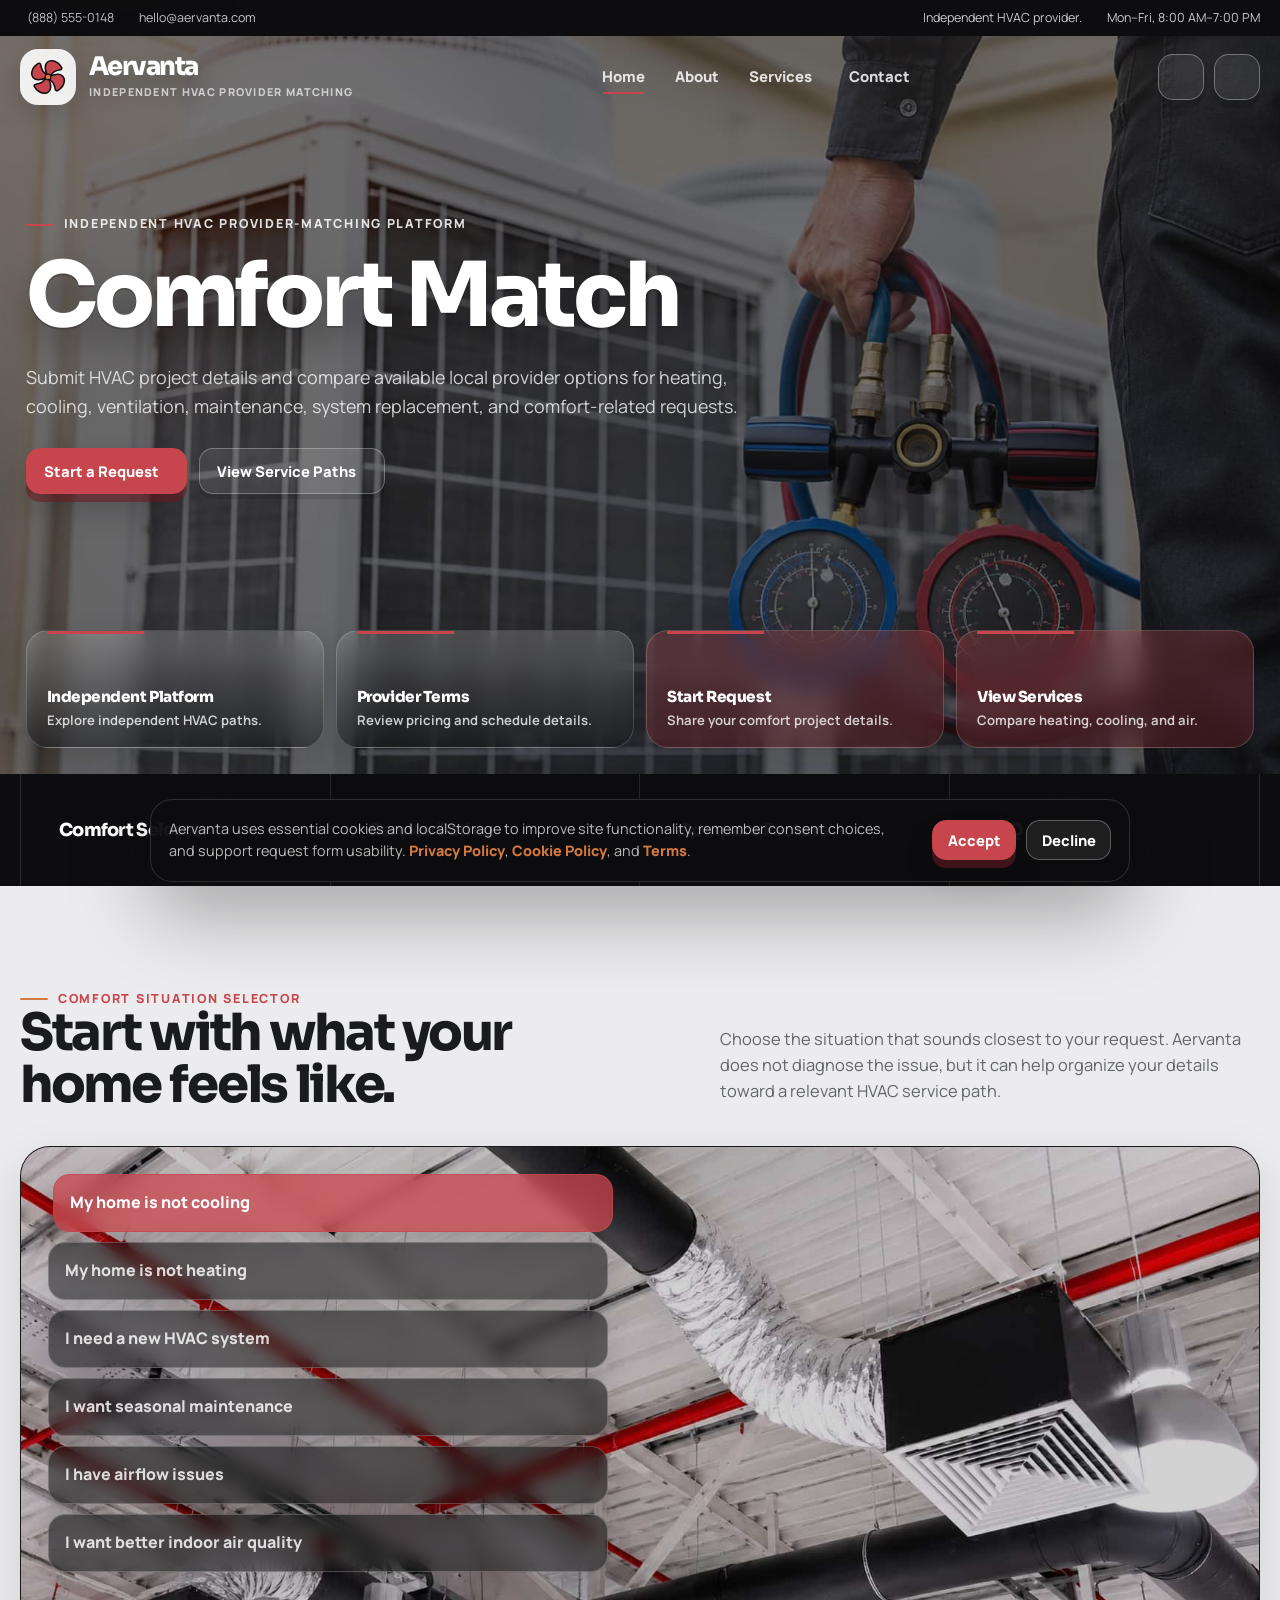
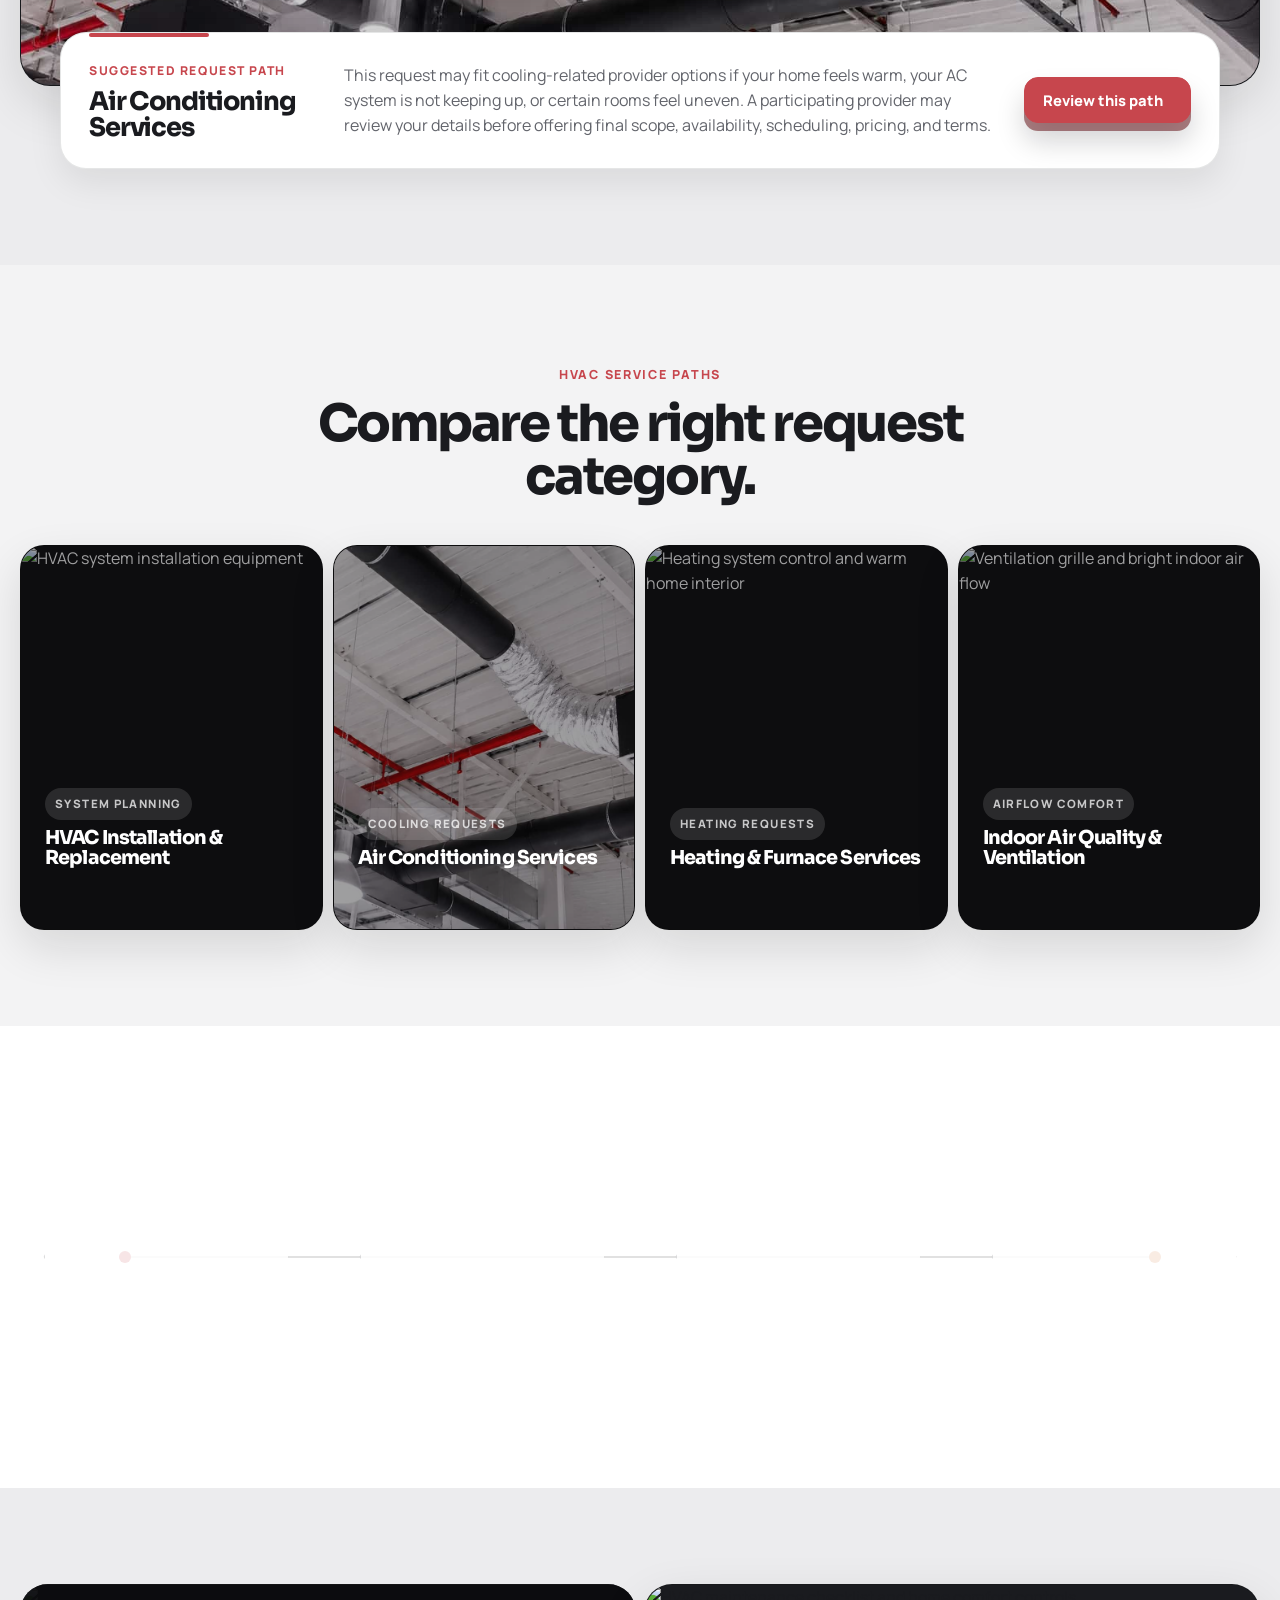
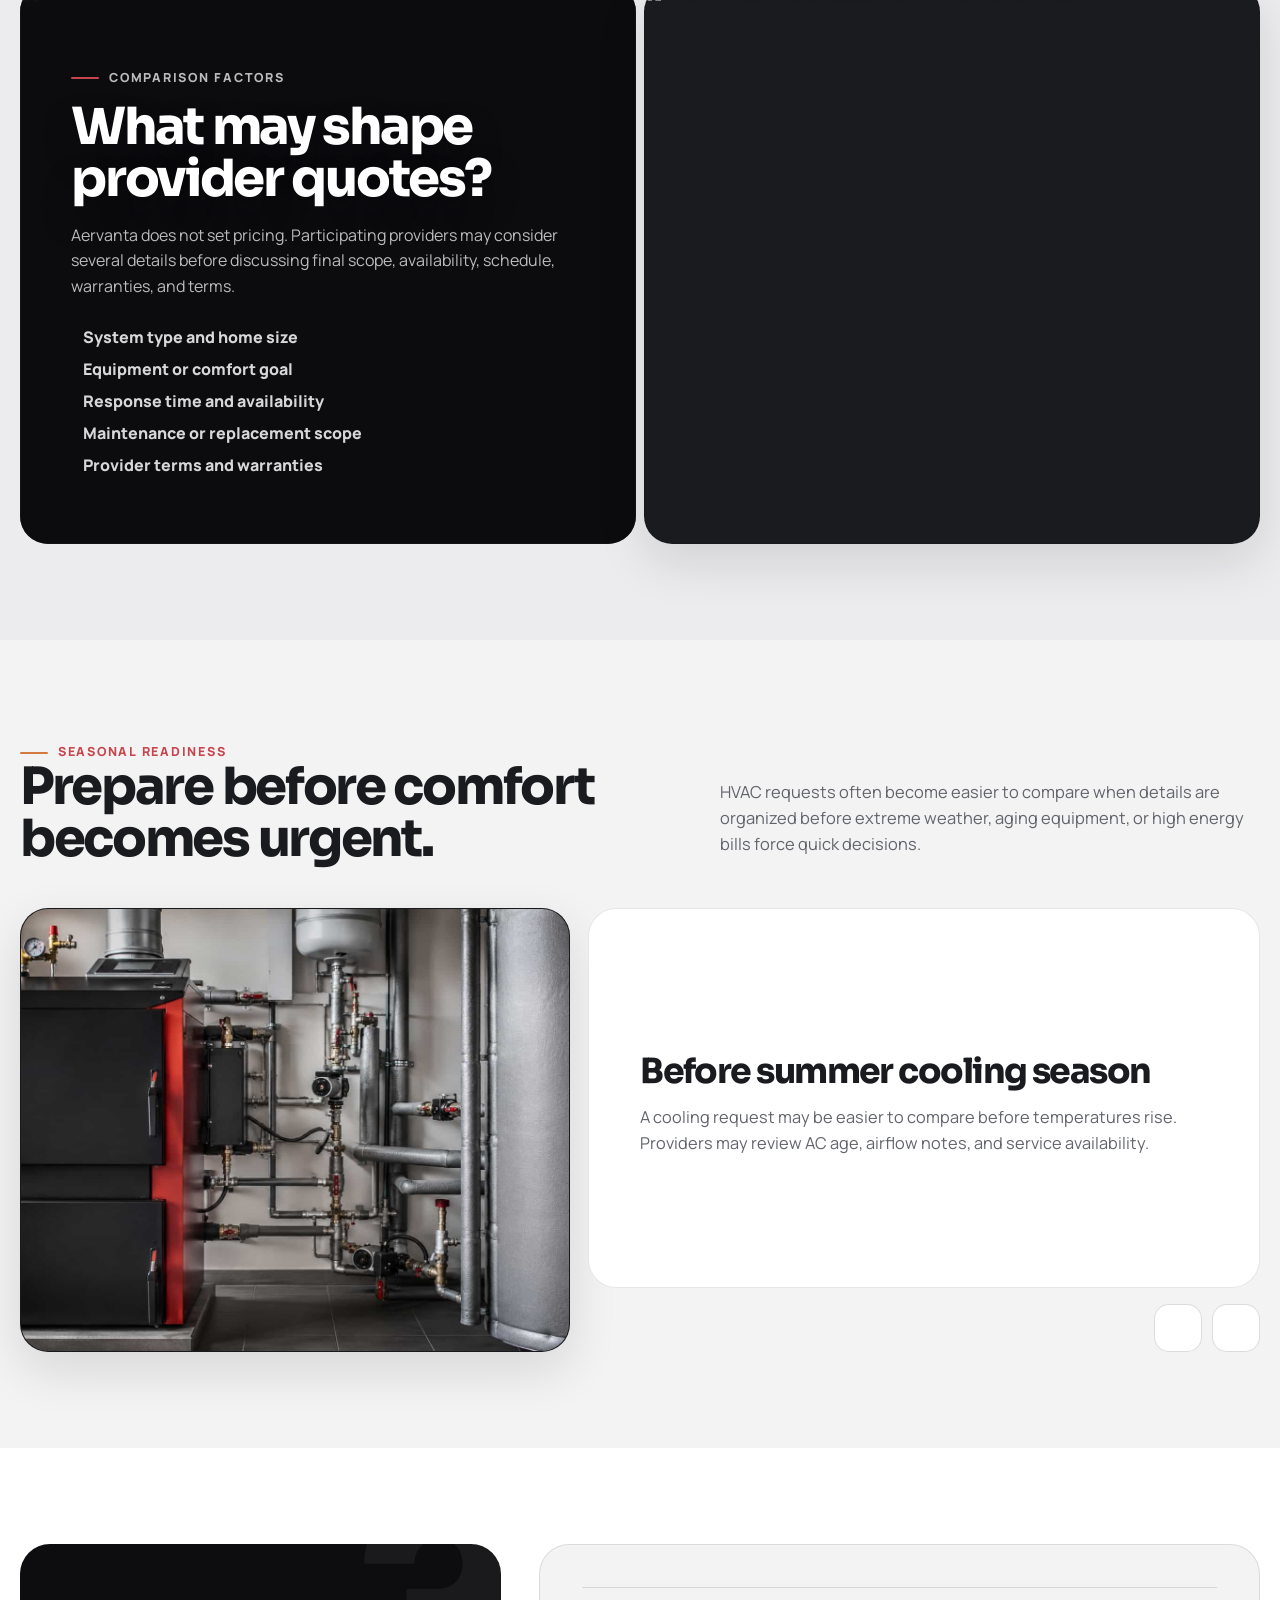
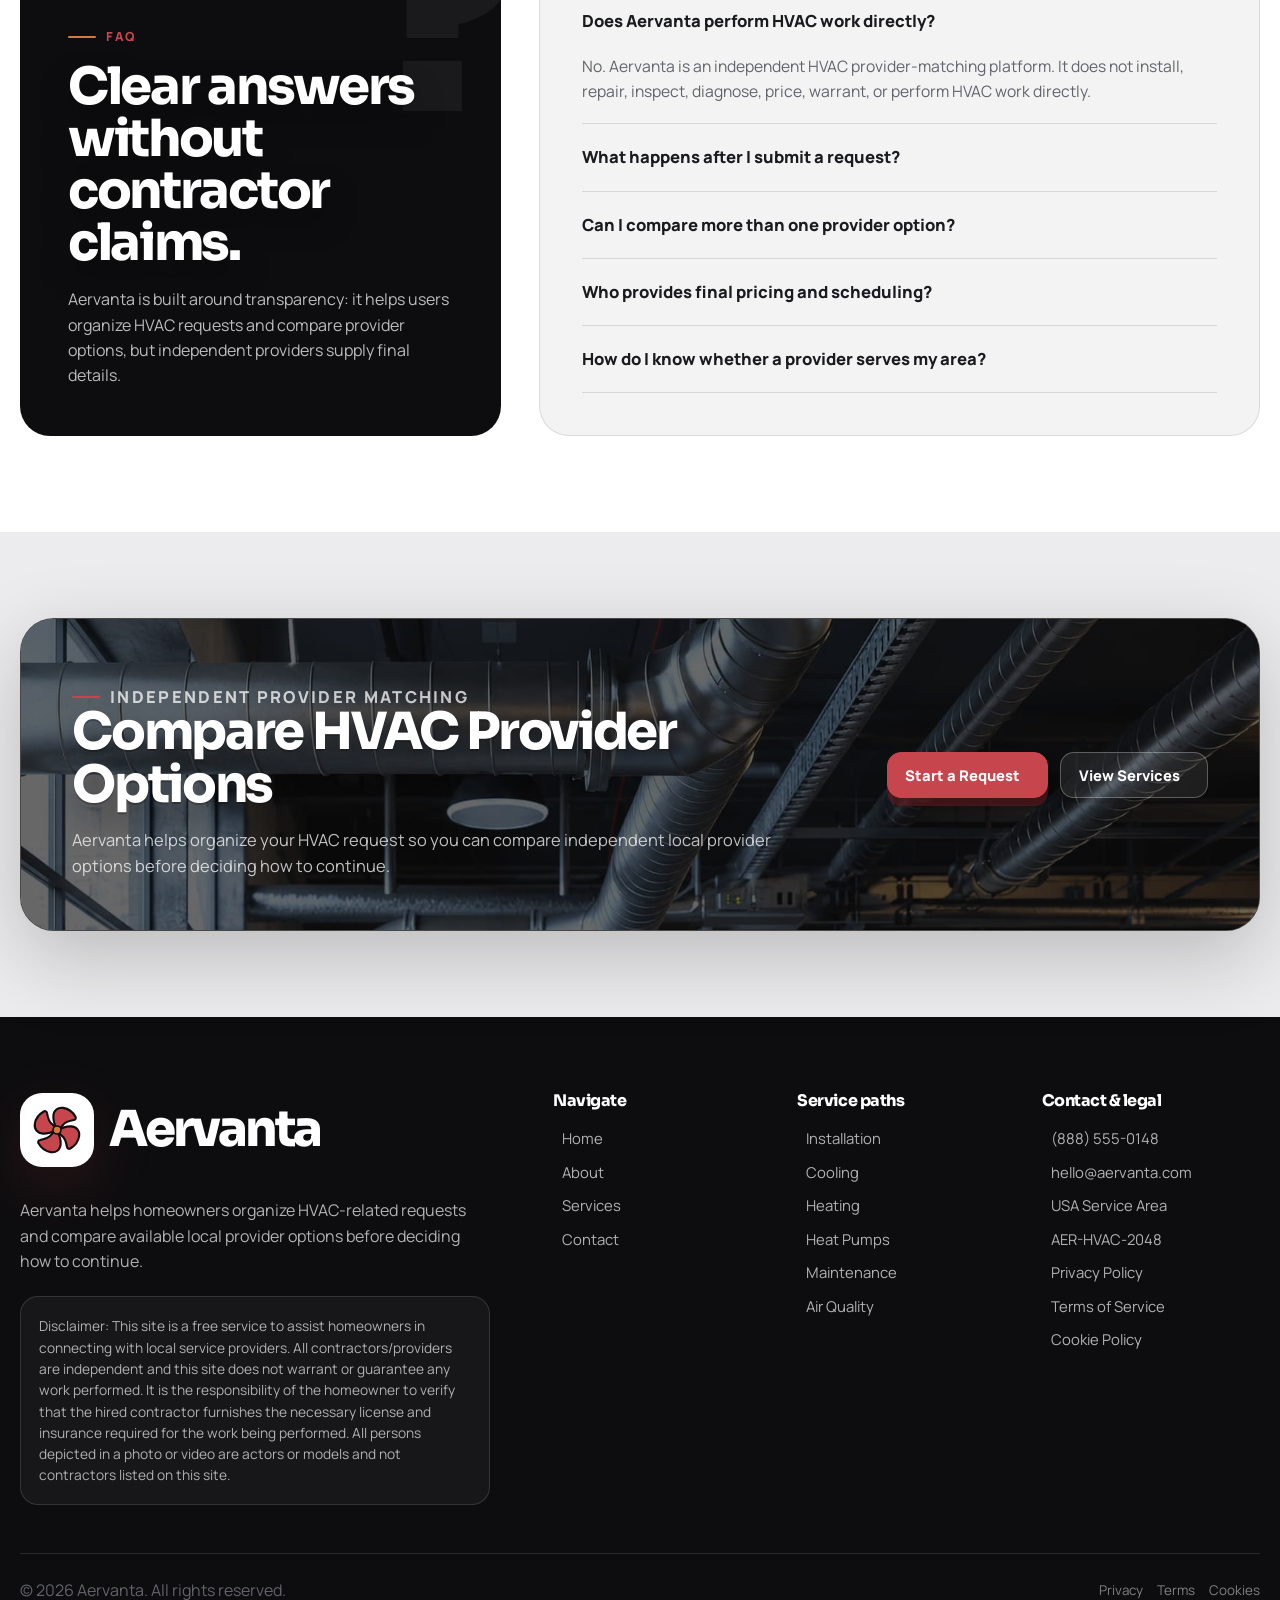
==== commit 0d95ee24: "+" ====
--- a/index.html
+++ b/index.html
@@ -390,7 +390,7 @@
 
                 <div class="home-seasonal__layout">
                     <div class="home-seasonal__photo image-frame" data-aos="zoom-in">
-                        <img src="assets/images/service-3.jpg" alt="Modern home heating and cooling control"
+                        <img src="assets/images/hero-heating.jpg" alt="Modern home heating and cooling control"
                             loading="lazy" width="760" height="560">
                     </div>
 
--- a/assets/css/global.css
+++ b/assets/css/global.css
@@ -767,7 +767,7 @@
     position: absolute;
     top: calc(100% + 14px);
     left: 50%;
-    width: 330px;
+    width: min(420px, calc(100vw - 32px));
     padding: 12px;
     border: 1px solid rgba(13, 13, 15, 0.1);
     border-radius: 22px;
@@ -804,14 +804,24 @@
 .services-dropdown__link {
     display: flex;
     align-items: center;
-    justify-content: space-between;
-    gap: 14px;
+    justify-content: flex-start;
+    gap: 10px;
     padding: 12px 13px;
     border-radius: 14px;
     color: var(--color-charcoal);
     font-size: 0.9rem;
     font-weight: 820;
+    white-space: nowrap;
     transition: background var(--transition), color var(--transition), transform var(--transition);
+}
+
+.services-dropdown__link span {
+    min-width: 0;
+    flex: 1 1 auto;
+    overflow: hidden;
+    text-overflow: ellipsis;
+    white-space: nowrap;
+    text-align: left;
 }
 
 .services-dropdown__link svg {
@@ -819,6 +829,10 @@
     height: 18px;
     color: var(--color-red);
     flex: 0 0 auto;
+}
+
+.services-dropdown__link svg:last-child {
+    margin-left: auto;
 }
 
 .services-dropdown__link:hover {
@@ -1039,11 +1053,12 @@
 ================================================== */
 
 .shared-hero {
+    --hero-inline-padding: clamp(16px, 2vw, 32px);
     position: relative;
     min-height: clamp(660px, 86vh, 860px);
     display: flex;
     align-items: flex-end;
-    padding: calc(var(--preheader-height) + var(--header-height) + 80px) 0 0;
+    padding: calc(var(--preheader-height) + var(--header-height) + 80px) var(--hero-inline-padding) 0;
     color: var(--color-white);
     background: var(--color-black);
     overflow: hidden;
@@ -1068,16 +1083,21 @@
     background: rgba(13, 13, 15, 0.56);
 }
 
-.shared-hero__inner {
+.shared-hero__inner,
+.home-hero__inner {
     position: relative;
     z-index: 1;
     display: grid;
     width: 100%;
+    max-width: var(--container-wide);
+    margin-inline: auto;
     gap: 64px;
     padding-bottom: 0;
+    box-sizing: border-box;
 }
 
 .shared-hero__content {
+    width: 100%;
     max-width: 920px;
     padding-bottom: 34px;
 }
@@ -1105,28 +1125,39 @@
 .hero-card-row {
     display: grid;
     grid-template-columns: repeat(4, minmax(0, 1fr));
-    gap: 1px;
+    gap: 12px;
     width: 100%;
-    border: 1px solid rgba(255, 255, 255, 0.18);
-    border-bottom: 0;
-    border-radius: 24px 24px 0 0;
-    overflow: hidden;
-    background: rgba(255, 255, 255, 0.12);
-    backdrop-filter: blur(10px);
+    max-width: 100%;
+    margin-top: clamp(24px, 3vw, 42px);
+    margin-bottom: clamp(14px, 2vw, 26px);
+    box-sizing: border-box;
+    align-items: stretch;
+    border: 0;
+    border-radius: 0;
+    overflow: visible;
+    background: transparent;
+    backdrop-filter: none;
 }
 
 .hero-card {
     position: relative;
-    min-height: 132px;
+    min-width: 0;
+    min-height: 118px;
     display: flex;
     flex-direction: column;
     justify-content: space-between;
-    gap: 16px;
-    padding: 20px;
-    background: rgba(13, 13, 15, 0.42);
+    gap: 14px;
+    height: 100%;
+    padding: 18px 20px;
+    border: 1px solid rgba(255, 255, 255, 0.18);
+    border-radius: 22px;
+    background: linear-gradient(180deg, rgba(255, 255, 255, 0.16) 0%, rgba(18, 20, 24, 0.52) 100%);
+    backdrop-filter: blur(14px);
+    box-shadow: 0 14px 34px rgba(13, 13, 15, 0.18);
     color: var(--color-white);
     overflow: hidden;
-    transition: background var(--transition), transform var(--transition);
+    text-decoration: none;
+    transition: background var(--transition), border-color var(--transition), transform var(--transition), box-shadow var(--transition);
 }
 
 .hero-card::before {
@@ -1138,7 +1169,7 @@
     height: 3px;
     border-radius: 99px;
     background: var(--color-red);
-    transform: scaleX(0);
+    transform: scaleX(0.38);
     transform-origin: left;
     transition: transform var(--transition);
 }
@@ -1149,7 +1180,10 @@
 }
 
 .hero-card:hover {
-    background: rgba(13, 13, 15, 0.6);
+    background: linear-gradient(180deg, rgba(255, 255, 255, 0.2) 0%, rgba(18, 20, 24, 0.62) 100%);
+    border-color: rgba(255, 255, 255, 0.24);
+    box-shadow: 0 18px 38px rgba(13, 13, 15, 0.24);
+    transform: translateY(-2px);
 }
 
 .hero-card__icon {
@@ -1163,25 +1197,36 @@
     color: var(--color-orange);
 }
 
-.hero-card h3 {
+.hero-card__content {
+    display: grid;
+    gap: 6px;
+}
+
+.hero-card h3,
+.hero-card__title {
+    margin: 0;
     color: var(--color-white);
-    font-size: 1rem;
+    font-size: 0.95rem;
+    font-weight: 850;
     letter-spacing: -0.03em;
-}
-
-.hero-card p {
-    margin-top: 6px;
-    color: rgba(255, 255, 255, 0.68);
-    font-size: 0.88rem;
-    line-height: 1.42;
+    line-height: 1.15;
+}
+
+.hero-card p,
+.hero-card__text {
+    margin: 0;
+    color: rgba(255, 255, 255, 0.78);
+    font-size: 0.82rem;
+    font-weight: 650;
+    line-height: 1.35;
 }
 
 .hero-card--action {
-    background: rgba(199, 70, 77, 0.28);
+    background: linear-gradient(180deg, rgba(199, 70, 77, 0.26) 0%, rgba(86, 27, 32, 0.52) 100%);
 }
 
 .hero-card--action:hover {
-    background: rgba(199, 70, 77, 0.48);
+    background: linear-gradient(180deg, rgba(199, 70, 77, 0.34) 0%, rgba(86, 27, 32, 0.64) 100%);
 }
 
 /* ==================================================
@@ -1809,7 +1854,6 @@
 
     .hero-card-row {
         grid-template-columns: repeat(2, minmax(0, 1fr));
-        border-radius: 24px 24px 0 0;
     }
 
     .section-nav-strip__inner {
@@ -1886,6 +1930,8 @@
     .shared-hero {
         min-height: 720px;
         padding-top: calc(var(--preheader-height) + var(--header-height) + 56px);
+        padding-left: 14px;
+        padding-right: 14px;
     }
 
     .shared-hero__inner {
@@ -1901,8 +1947,8 @@
     }
 
     .hero-card {
-        min-height: 122px;
-        padding: 17px;
+        min-height: 104px;
+        padding: 17px 18px;
     }
 
     .section-nav-strip__inner {
@@ -2000,6 +2046,8 @@
 
     .shared-hero {
         min-height: 760px;
+        padding-left: 12px;
+        padding-right: 12px;
     }
 
     .shared-hero__actions .btn {
@@ -2008,10 +2056,14 @@
 
     .hero-card-row {
         grid-template-columns: 1fr;
+        margin-top: 22px;
+        margin-bottom: 18px;
     }
 
     .hero-card {
-        min-height: 106px;
+        min-height: 92px;
+        padding: 16px 18px;
+        border-radius: 18px;
     }
 
     .section-nav-strip__link {
@@ -2045,4 +2097,4 @@
     .dark-icon-strip__grid {
         grid-template-columns: repeat(2, minmax(0, 1fr));
     }
-}+}
--- a/assets/css/home.css
+++ b/assets/css/home.css
@@ -643,7 +643,6 @@
     border: 1px solid rgba(13, 13, 15, 0.1);
     border-radius: 28px;
     background: var(--color-white);
-    box-shadow: 0 18px 46px rgba(13, 13, 15, 0.08);
 }
 
 .home-seasonal-card svg {
@@ -677,7 +676,6 @@
     border-radius: 15px;
     background: var(--color-white);
     color: var(--color-charcoal);
-    box-shadow: 0 7px 0 rgba(13, 13, 15, 0.1);
     transition:
         transform var(--transition),
         box-shadow var(--transition),
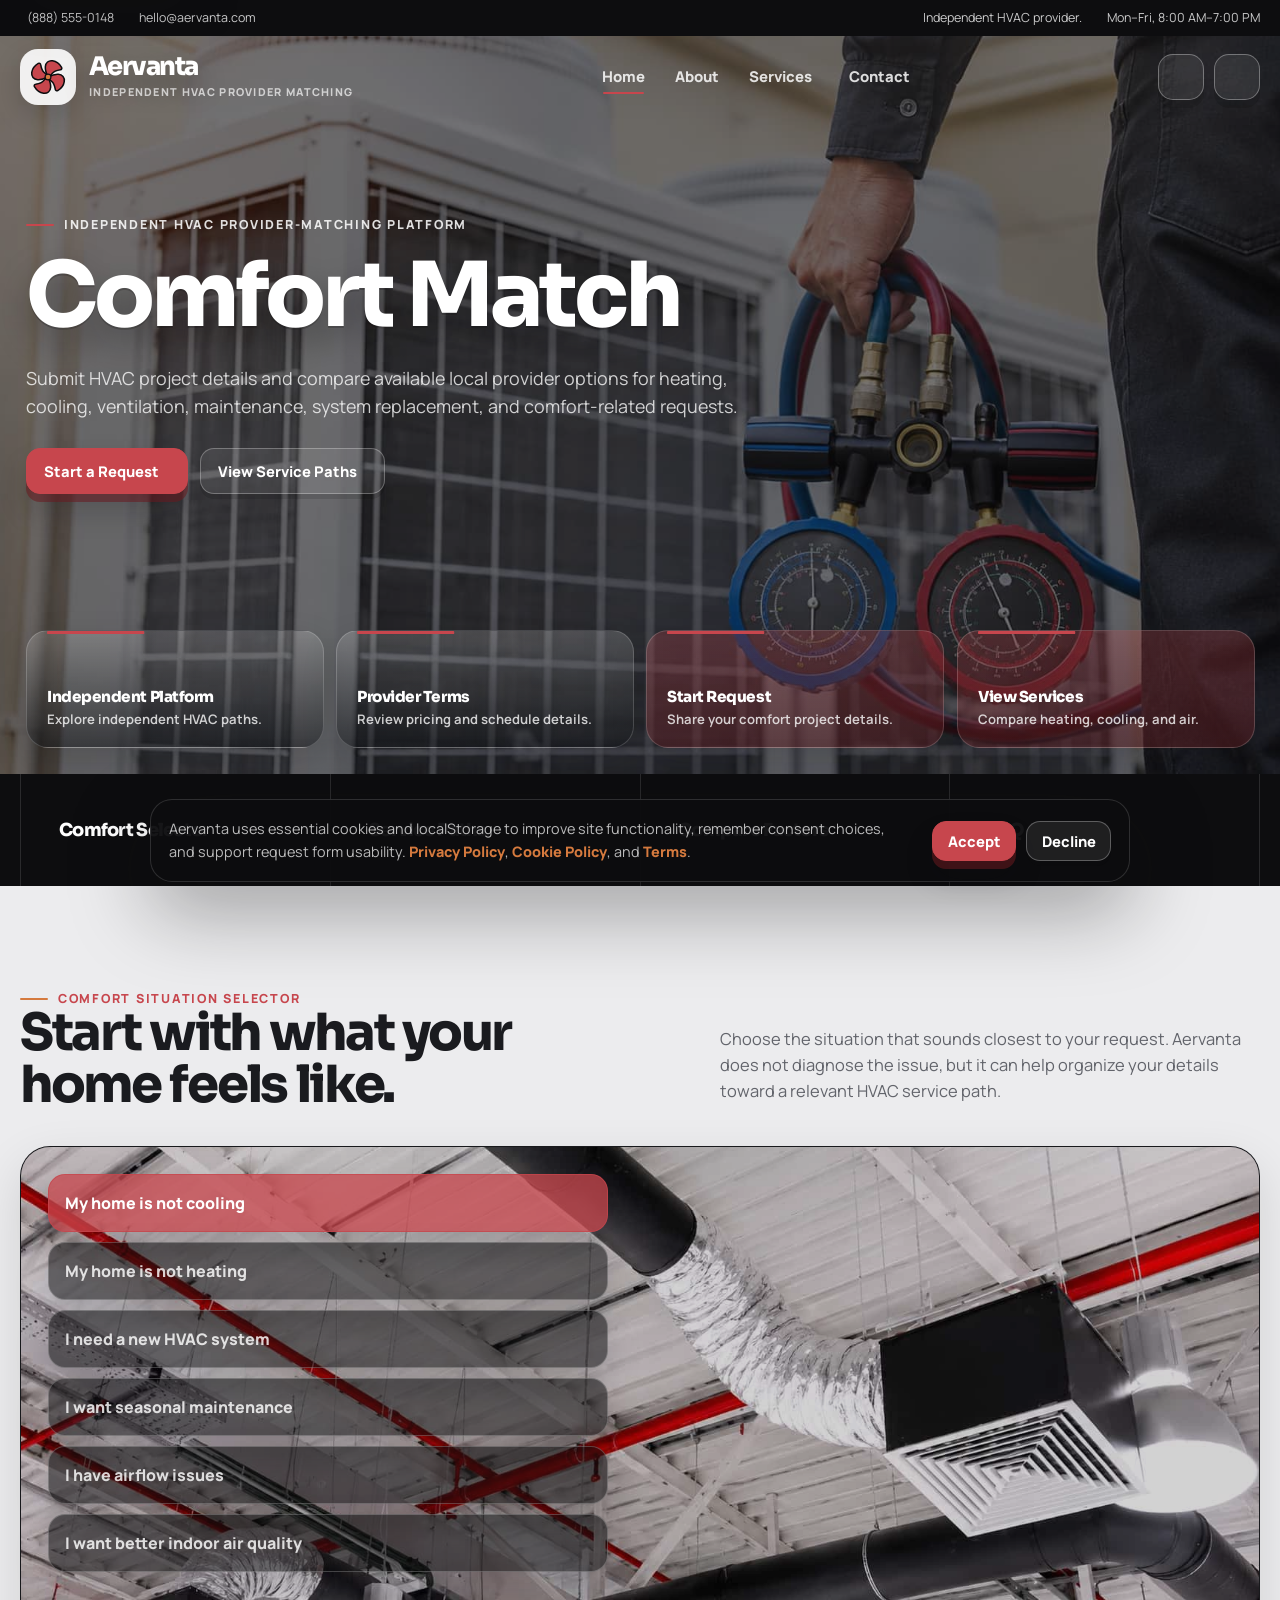
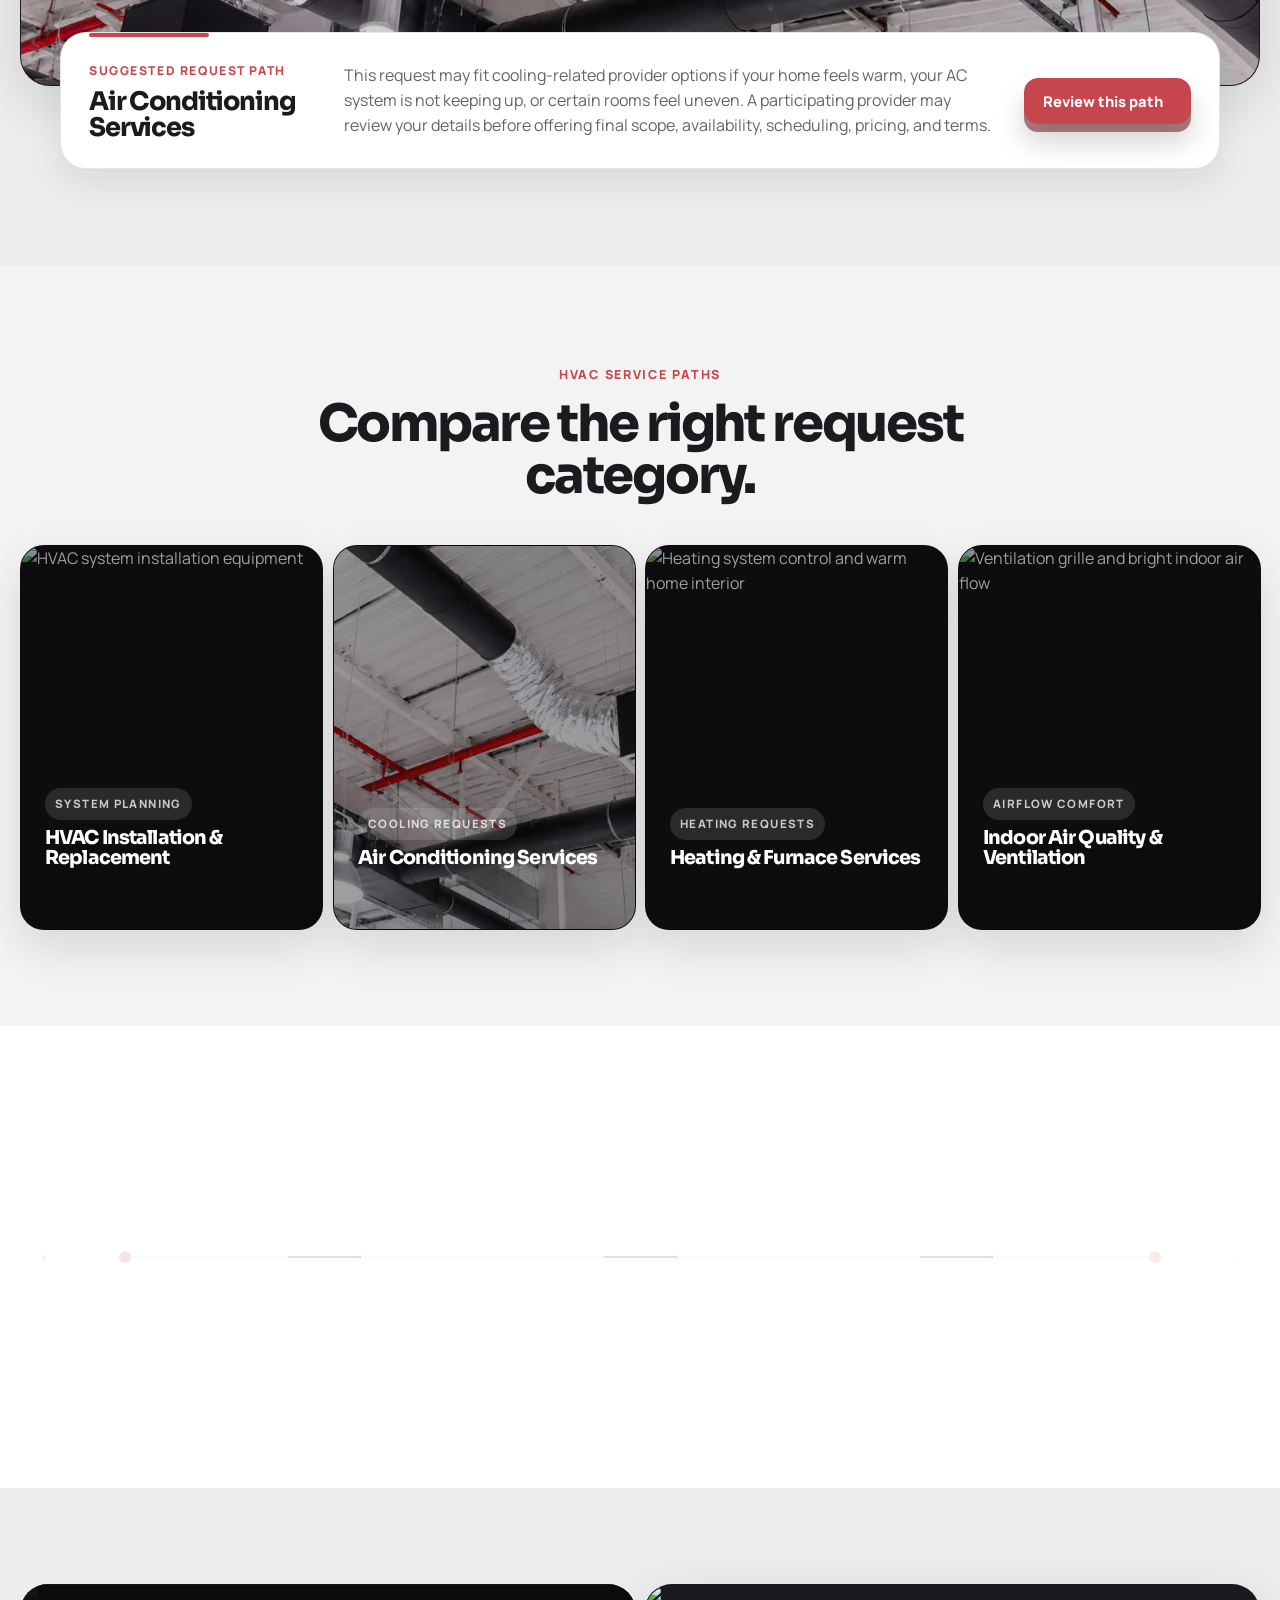
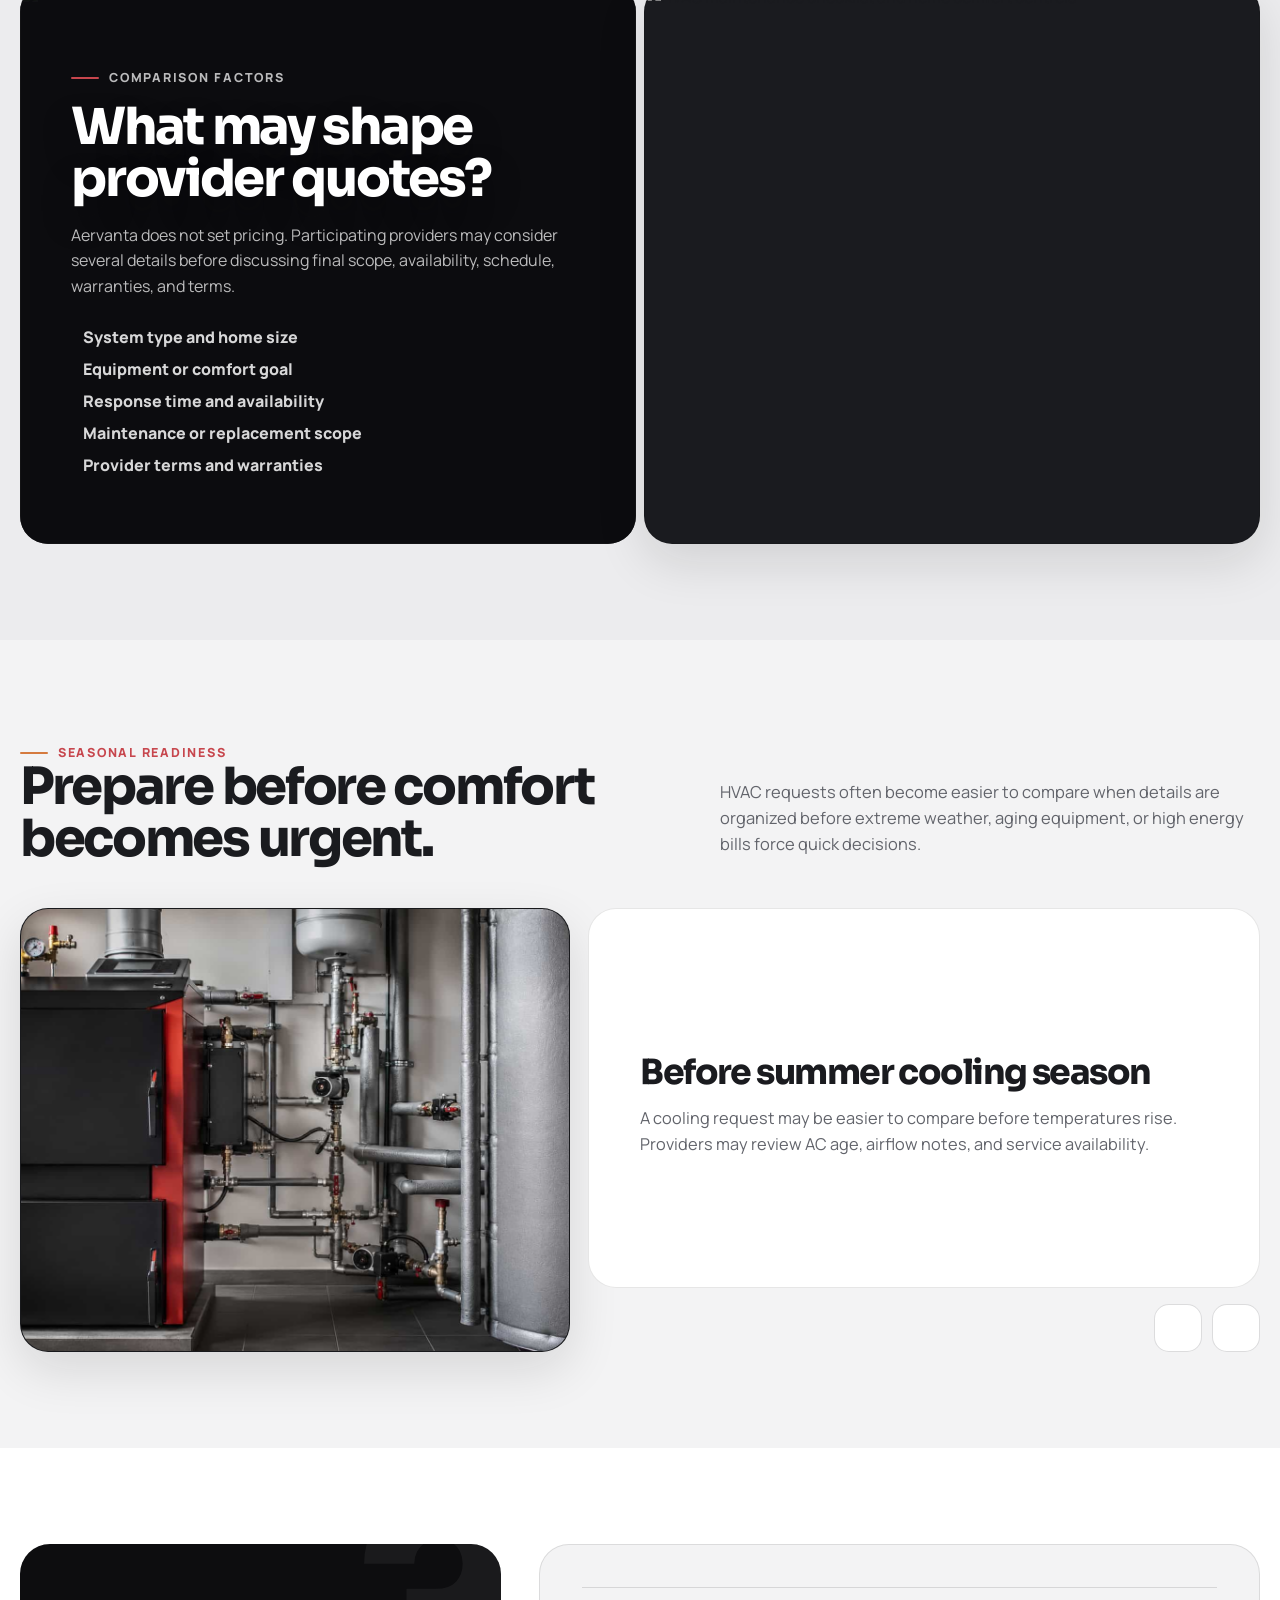
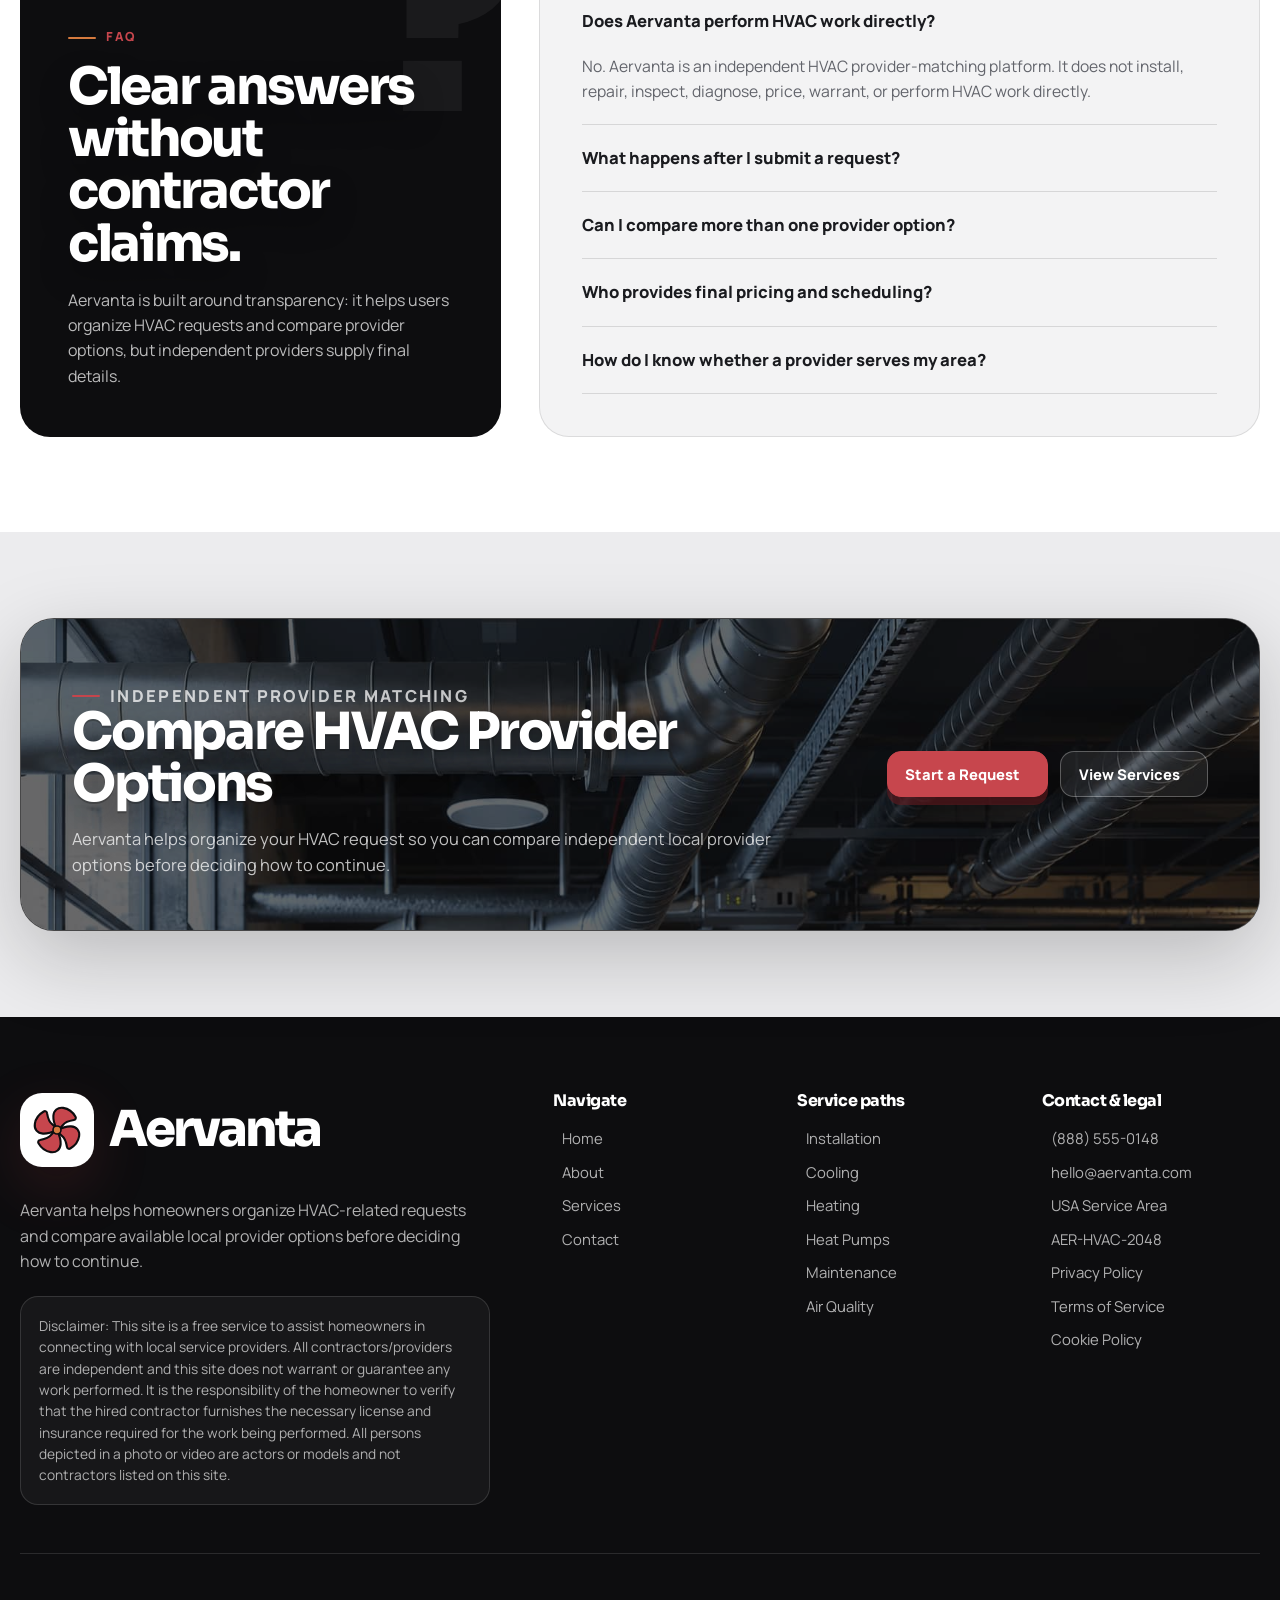
==== commit c0f6065d: "+" ====
--- a/index.html
+++ b/index.html
@@ -17,8 +17,6 @@
     <link
         href="https://fonts.googleapis.com/css2?family=Manrope:wght@400;500;600;700;800&family=Sora:wght@500;600;700;800&display=swap"
         rel="stylesheet">
-
-    <link rel="stylesheet" href="https://unpkg.com/aos@2.3.4/dist/aos.css">
     <link rel="stylesheet" href="https://cdn.jsdelivr.net/npm/swiper@11/swiper-bundle.min.css">
     <link rel="stylesheet" href="assets/css/global.css">
     <link rel="stylesheet" href="assets/css/home.css">
@@ -557,7 +555,6 @@
     </main>
 
     <script src="https://unpkg.com/lucide@latest/dist/umd/lucide.min.js" defer></script>
-    <script src="https://unpkg.com/aos@2.3.4/dist/aos.js" defer></script>
     <script src="https://cdn.jsdelivr.net/npm/swiper@11/swiper-bundle.min.js" defer></script>
     <script src="assets/js/config.js" defer></script>
     <script src="assets/js/global.js" defer></script>
--- a/assets/css/global.css
+++ b/assets/css/global.css
@@ -1802,14 +1802,59 @@
 }
 
 /* ==================================================
-   AOS / MOTION
+   REVEAL / MOTION
 ================================================== */
 
-[data-aos] {
-    pointer-events: auto;
+.reveal {
+    --reveal-transform: translateY(18px);
+}
+
+.reveal-enabled [data-aos],
+.reveal-enabled .reveal {
+    opacity: 0;
+    transform: var(--reveal-transform);
+    transition:
+        opacity 700ms cubic-bezier(0.22, 1, 0.36, 1),
+        transform 700ms cubic-bezier(0.22, 1, 0.36, 1);
+    transition-delay: var(--reveal-delay, 0ms);
+    will-change: opacity, transform;
+}
+
+.reveal-enabled [data-aos].is-visible,
+.reveal-enabled .reveal.is-visible {
+    opacity: 1;
+    transform: translate3d(0, 0, 0);
+}
+
+.reveal-up {
+    --reveal-transform: translateY(18px);
+}
+
+.reveal-left {
+    --reveal-transform: translateX(-18px);
+}
+
+.reveal-right {
+    --reveal-transform: translateX(18px);
+}
+
+.reveal-fade {
+    --reveal-transform: none;
+}
+
+.reveal-stagger > * {
+    --reveal-delay: 0ms;
 }
 
 @media (prefers-reduced-motion: reduce) {
+
+    .reveal-enabled [data-aos],
+    .reveal-enabled .reveal {
+        opacity: 1 !important;
+        transform: none !important;
+        transition: none !important;
+        will-change: auto !important;
+    }
 
     *,
     *::before,
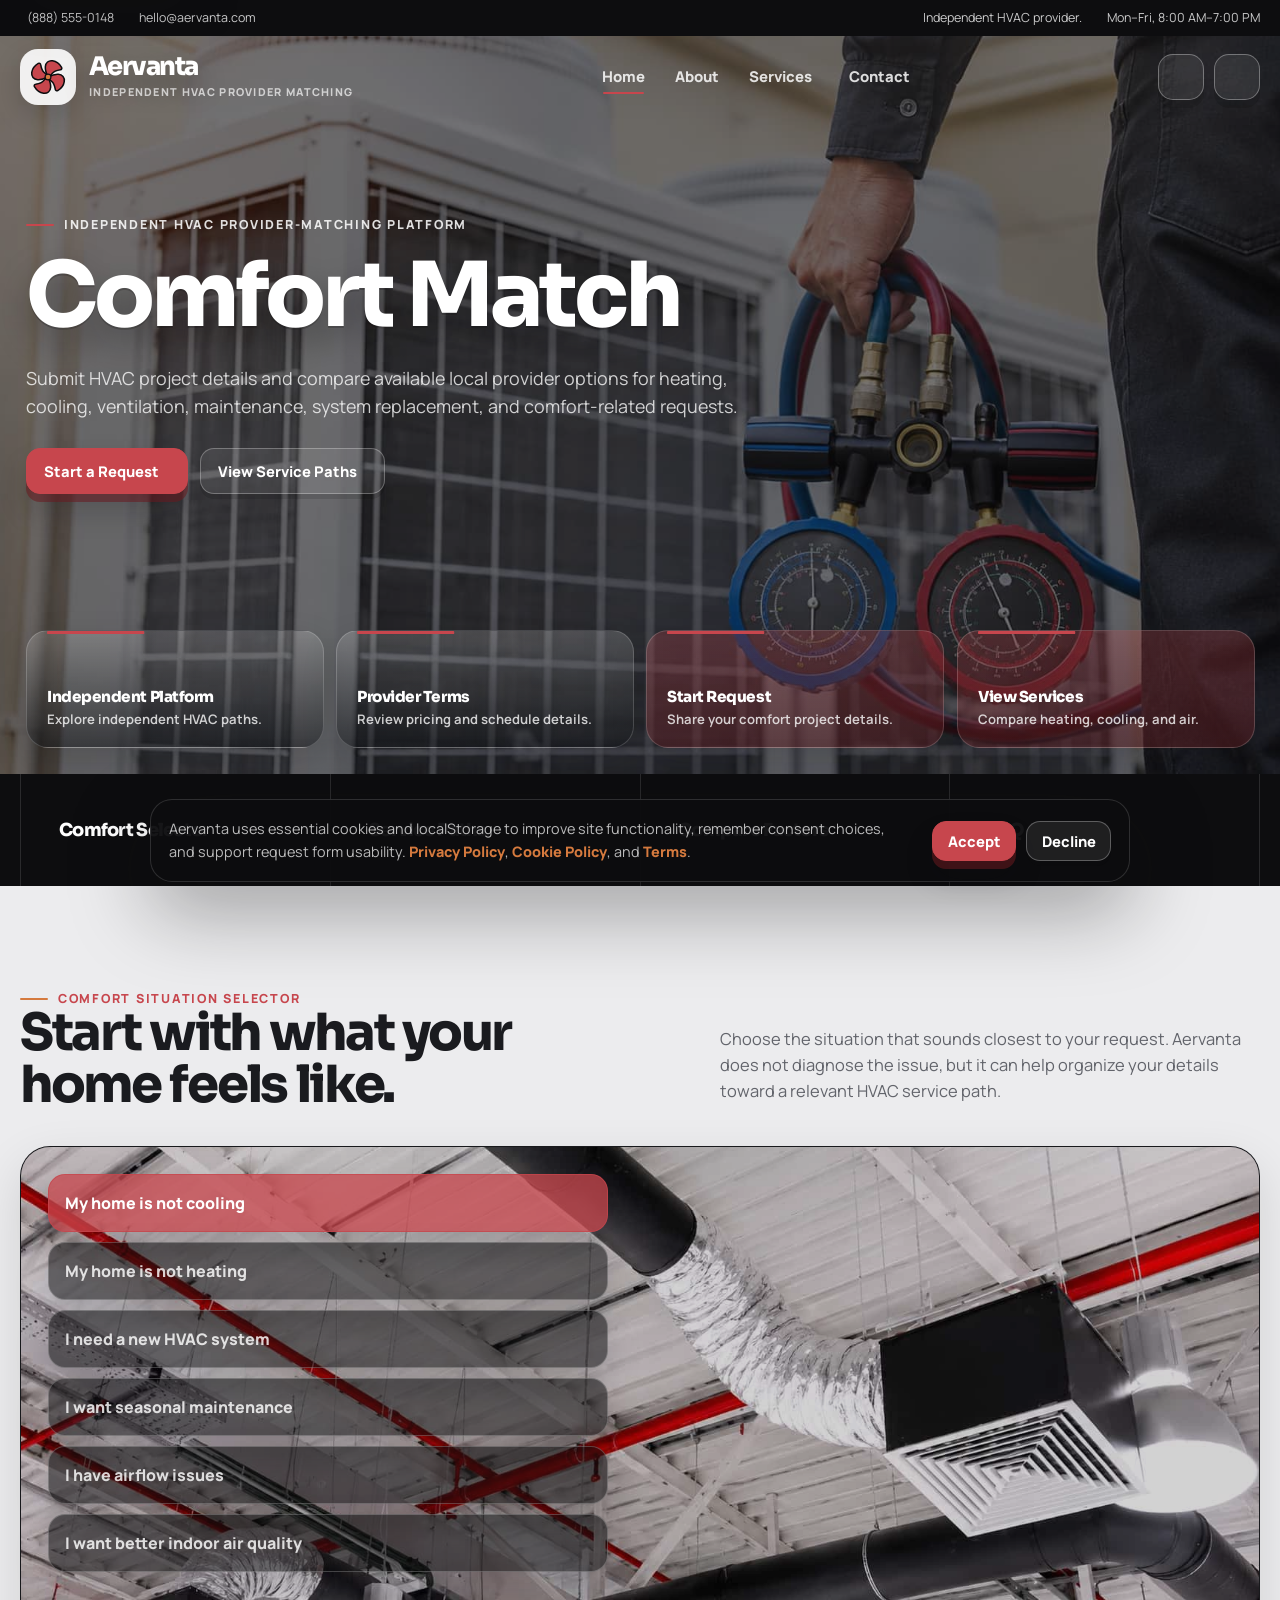
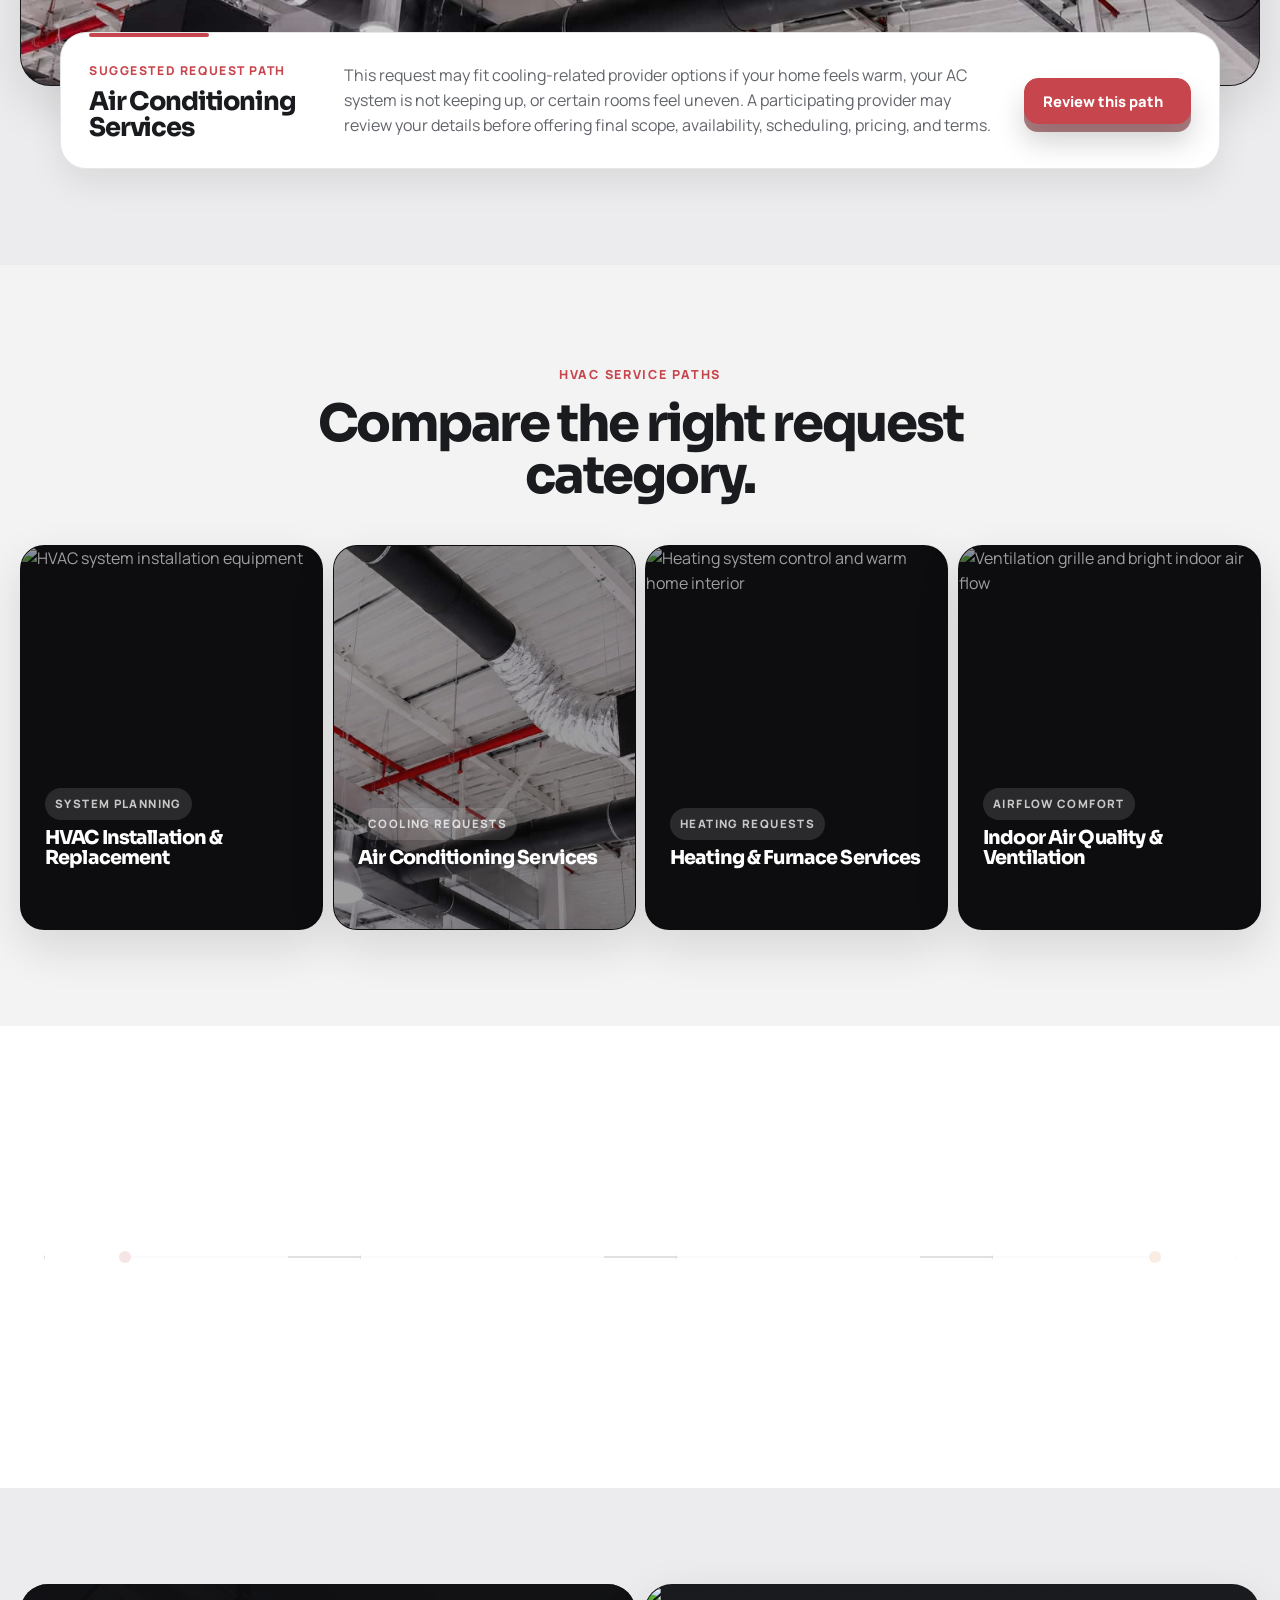
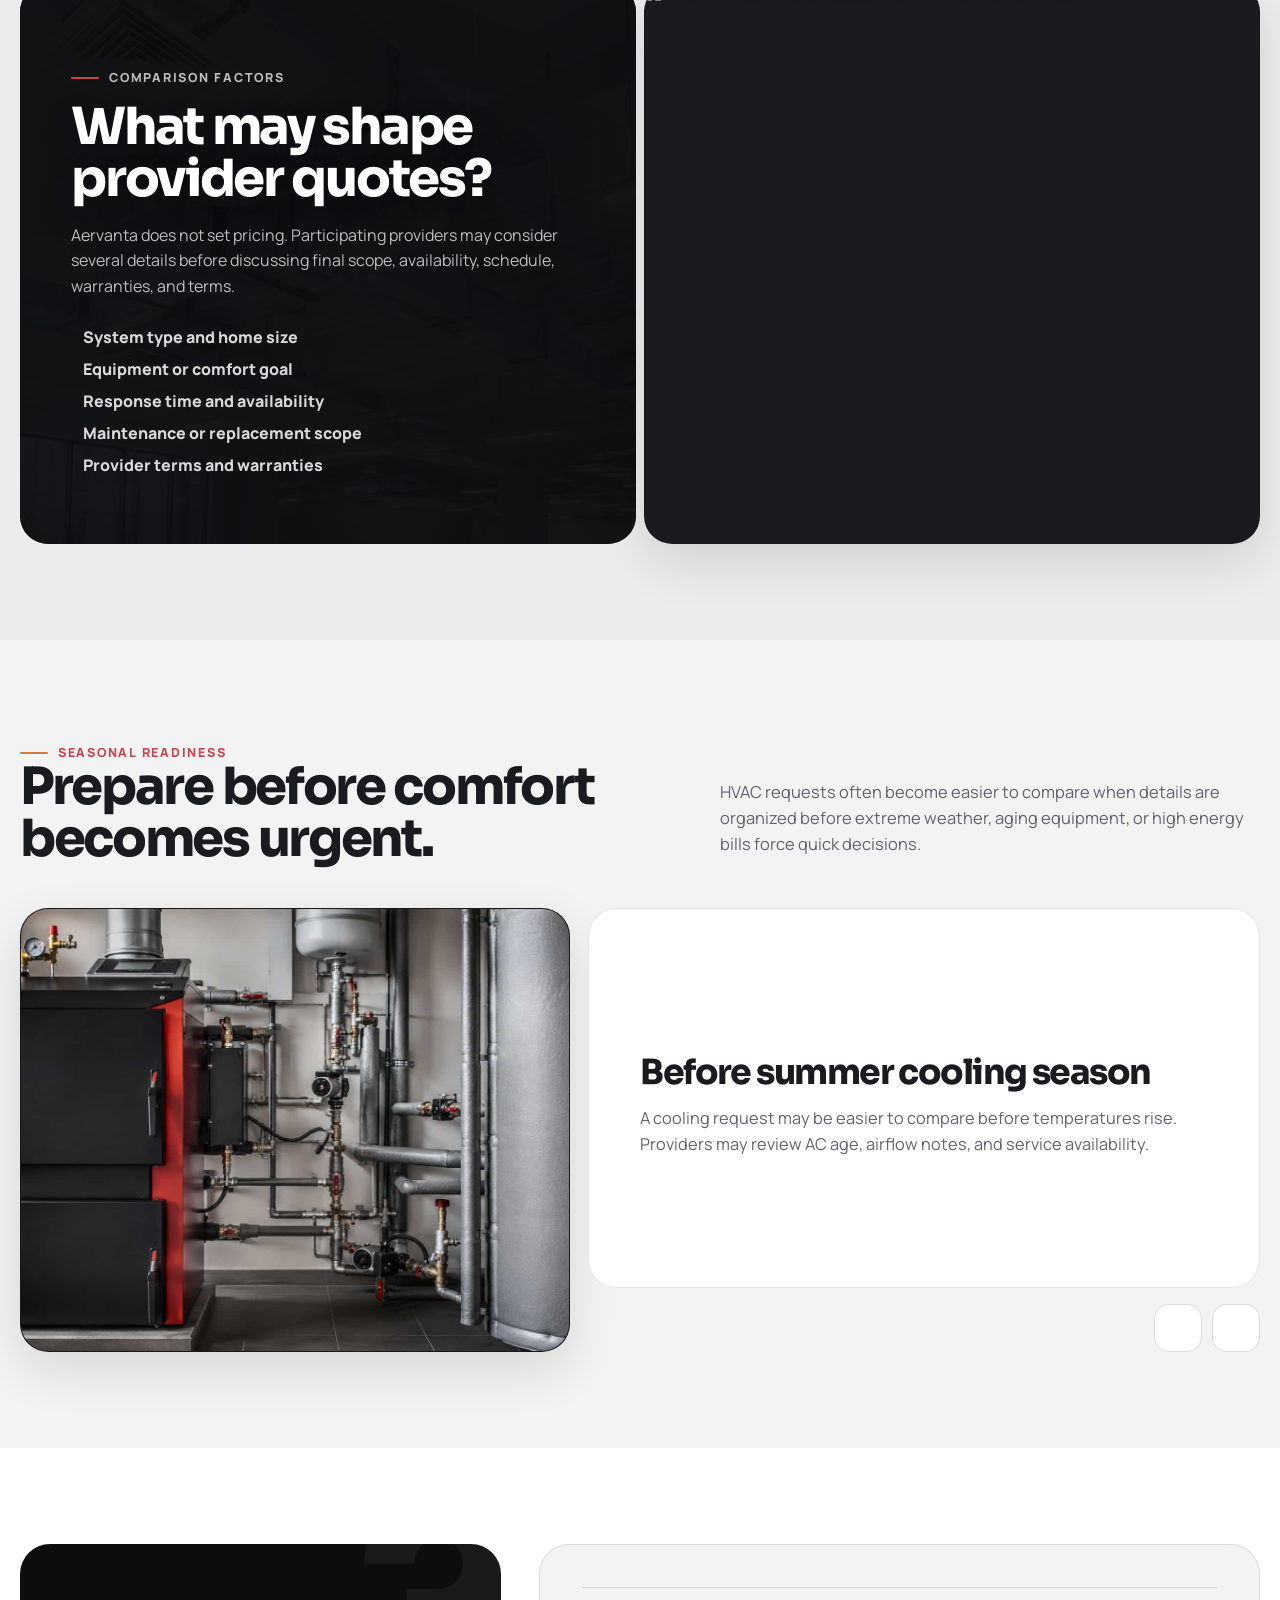
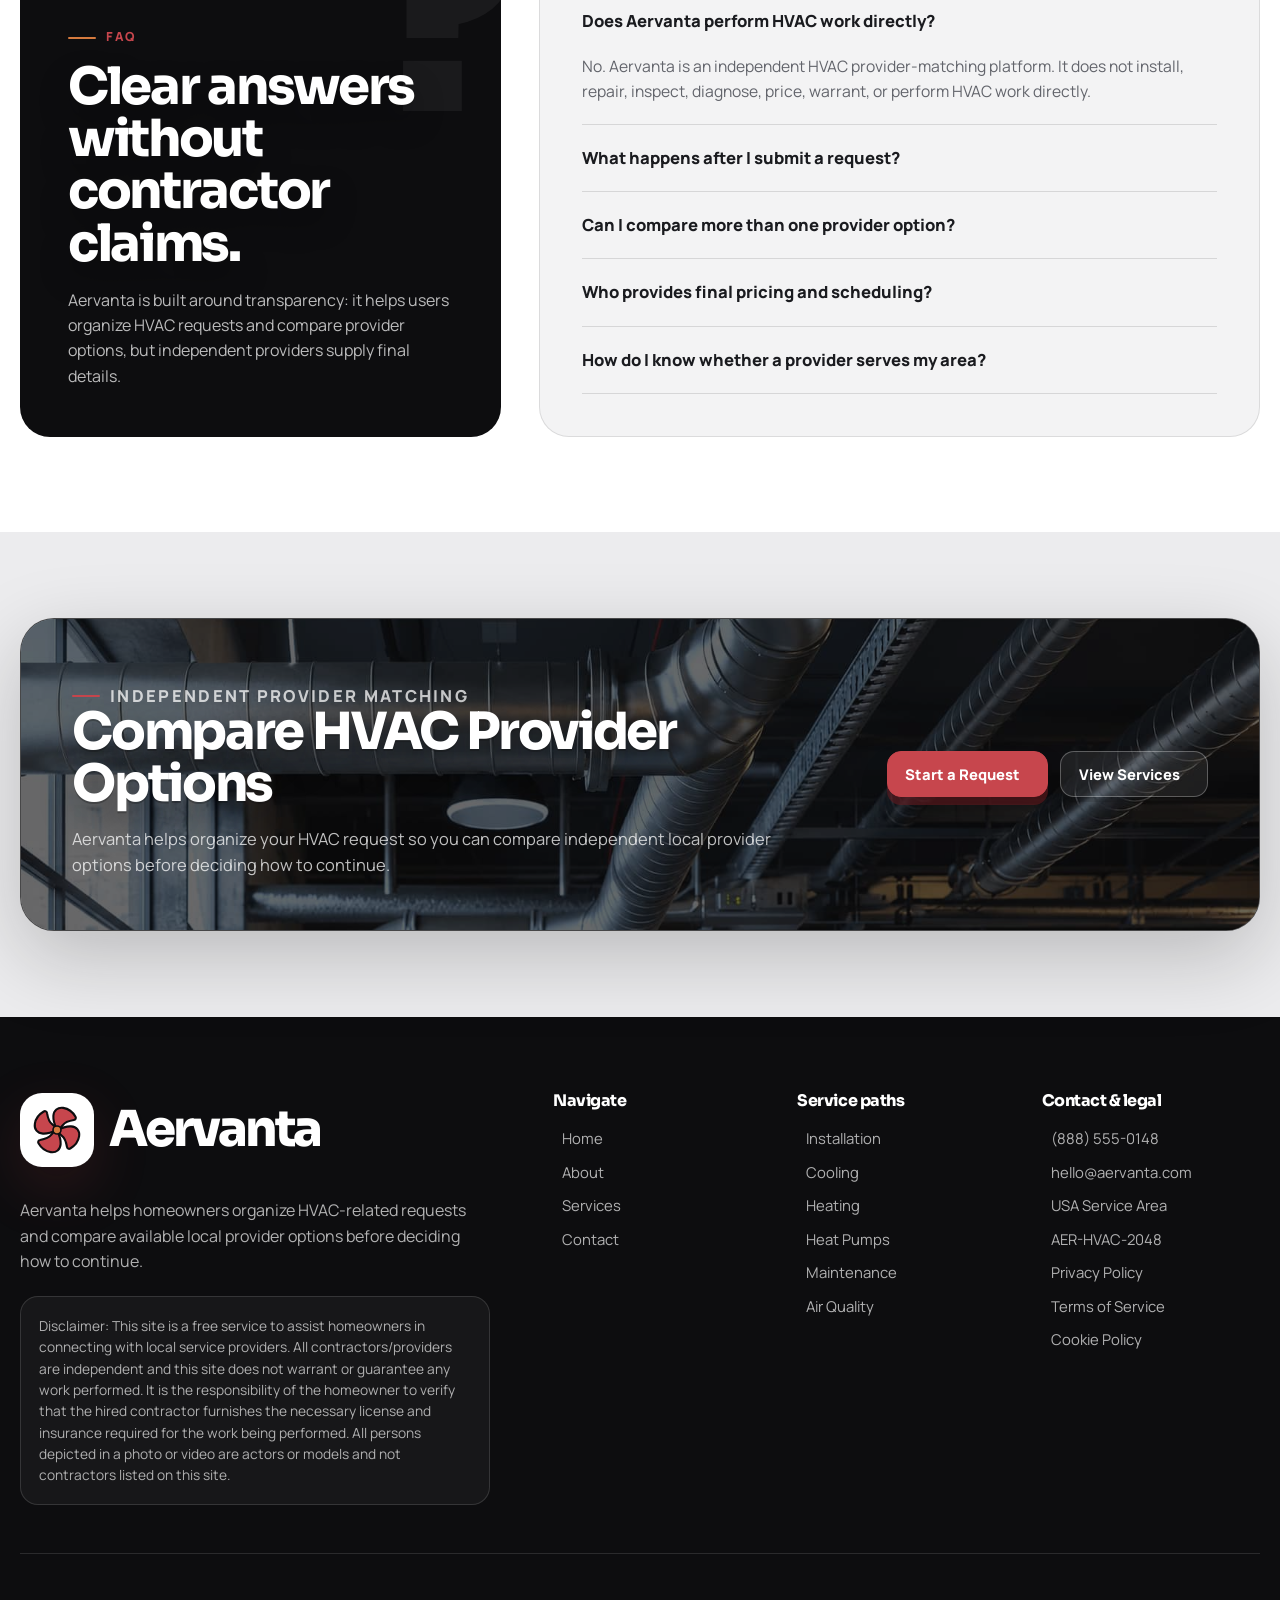
==== commit 2704ba84: "+" ====
--- a/index.html
+++ b/index.html
@@ -87,7 +87,7 @@
     <a class="skip-link" href="#main-content">Skip to main content</a>
 
     <main class="site-main" id="main-content">
-        <!-- Shared Hero -->
+        
         <section class="shared-hero home-hero" aria-labelledby="home-hero-title">
             <div class="shared-hero__bg" aria-hidden="true">
                 <img src="assets/images/hero-home.jpg" alt="" width="1920" height="1080">
@@ -125,7 +125,7 @@
             </div>
         </section>
 
-        <!-- Shared Black Section Navigation Strip -->
+        
         <nav class="section-nav-strip" aria-label="Homepage section navigation" data-section-nav='[
             {"label":"Comfort Selector","href":"#comfort-selector","icon":"sliders-horizontal"},
             {"label":"Service Paths","href":"#service-paths","icon":"air-vent"},
@@ -133,7 +133,7 @@
             {"label":"FAQ","href":"#home-faq","icon":"circle-help"}
         ]'></nav>
 
-        <!-- Comfort Situation Selector -->
+        
         <section class="home-comfort section section--light" id="comfort-selector" aria-labelledby="comfort-title">
             <div class="container-wide">
                 <div class="section-head home-comfort__head">
@@ -211,7 +211,7 @@
             </div>
         </section>
 
-        <!-- HVAC Service Paths -->
+        
         <section class="home-paths section section--soft" id="service-paths" aria-labelledby="service-paths-title">
             <div class="container-wide">
                 <div class="home-paths__head" data-aos="fade-up">
@@ -280,7 +280,7 @@
             </div>
         </section>
 
-        <!-- Aervanta Platform Difference -->
+        
         <section class="home-difference section section--white" id="platform-difference"
             aria-label="Aervanta platform difference">
             <div class="container-wide">
@@ -330,7 +330,7 @@
             </div>
         </section>
 
-        <!-- Quote Comparison Factors -->
+        
         <section class="home-quote section section--light" id="quote-factors" aria-labelledby="quote-factors-title">
             <div class="container-wide">
                 <div class="home-quote__split">
@@ -367,7 +367,7 @@
             </div>
         </section>
 
-        <!-- Seasonal HVAC Readiness Strip -->
+        
         <section class="home-seasonal section section--soft" id="seasonal-readiness" aria-labelledby="seasonal-title">
             <div class="container-wide">
                 <div class="section-head">
@@ -449,7 +449,7 @@
             </div>
         </section>
 
-        <!-- FAQ -->
+        
         <section class="home-faq section section--white" id="home-faq" aria-labelledby="home-faq-title">
             <div class="container-wide">
                 <div class="home-faq__layout">
@@ -551,7 +551,7 @@
             </div>
         </section>
 
-        <!-- Shared final CTA is injected by global.js before footer -->
+        
     </main>
 
     <script src="https://unpkg.com/lucide@latest/dist/umd/lucide.min.js" defer></script>
--- a/assets/css/global.css
+++ b/assets/css/global.css
@@ -1,9 +1,4 @@
-/* ==================================================
-   AERVANTA GLOBAL CSS
-   Shared foundation: variables, reset, typography,
-   header, footer, shared hero, nav strip, CTA,
-   buttons, forms, cookie banner, accessibility.
-================================================== */
+
 
 :root {
     --color-black: #0D0D0F;
@@ -40,9 +35,7 @@
     --transition-slow: 520ms cubic-bezier(0.22, 1, 0.36, 1);
 }
 
-/* ==================================================
-   RESET / BASE
-================================================== */
+
 
 *,
 *::before,
@@ -133,9 +126,7 @@
     background: var(--color-red);
 }
 
-/* ==================================================
-   ACCESSIBILITY
-================================================== */
+
 
 .skip-link {
     position: fixed;
@@ -164,9 +155,7 @@
     display: none !important;
 }
 
-/* ==================================================
-   TYPOGRAPHY
-================================================== */
+
 
 h1,
 h2,
@@ -265,9 +254,7 @@
     padding-bottom: 8px;
 }
 
-/* ==================================================
-   LAYOUT HELPERS
-================================================== */
+
 
 .site-main {
     min-height: 60vh;
@@ -354,9 +341,7 @@
     display: none;
 }
 
-/* ==================================================
-   LINKS / UNDERLINE EFFECTS
-================================================== */
+
 
 .link-underline {
     position: relative;
@@ -386,9 +371,7 @@
     transform-origin: left;
 }
 
-/* ==================================================
-   BUTTONS
-================================================== */
+
 
 .btn {
     --btn-bg: transparent;
@@ -498,9 +481,7 @@
     gap: 12px;
 }
 
-/* ==================================================
-   IMAGE / SURFACE HELPERS
-================================================== */
+
 
 .photo-cover {
     width: 100%;
@@ -558,9 +539,7 @@
     box-shadow: 0 14px 34px rgba(13, 13, 15, 0.08);
 }
 
-/* ==================================================
-   PRE HEADER
-================================================== */
+
 
 .pre-header {
     position: fixed;
@@ -612,9 +591,7 @@
     color: var(--color-white);
 }
 
-/* ==================================================
-   HEADER
-================================================== */
+
 
 .site-header {
     position: fixed;
@@ -916,9 +893,7 @@
     border-color: rgba(13, 13, 15, 0.13);
 }
 
-/* ==================================================
-   MOBILE MENU
-================================================== */
+
 
 .mobile-menu {
     position: fixed;
@@ -1048,9 +1023,7 @@
     flex: 0 0 auto;
 }
 
-/* ==================================================
-   SHARED HERO
-================================================== */
+
 
 .shared-hero {
     --hero-inline-padding: clamp(16px, 2vw, 32px);
@@ -1229,9 +1202,7 @@
     background: linear-gradient(180deg, rgba(199, 70, 77, 0.34) 0%, rgba(86, 27, 32, 0.64) 100%);
 }
 
-/* ==================================================
-   SHARED BLACK SECTION NAV STRIP
-================================================== */
+
 
 .section-nav-strip {
     position: relative;
@@ -1307,9 +1278,7 @@
     line-height: 1.05;
 }
 
-/* ==================================================
-   SHARED FINAL CTA
-================================================== */
+
 
 .shared-final-cta {
     padding: 86px 0;
@@ -1388,9 +1357,7 @@
     gap: 12px;
 }
 
-/* ==================================================
-   FOOTER
-================================================== */
+
 
 .site-footer {
     background: var(--color-black);
@@ -1525,9 +1492,7 @@
     color: var(--color-white);
 }
 
-/* ==================================================
-   FORMS BASE
-================================================== */
+
 
 .form-field {
     display: grid;
@@ -1651,9 +1616,7 @@
     transform: rotate(-45deg) scale(1);
 }
 
-/* ==================================================
-   ACCORDION BASE
-================================================== */
+
 
 .accordion-item {
     border-top: 1px solid rgba(13, 13, 15, 0.12);
@@ -1706,9 +1669,7 @@
     padding: 0 0 20px;
 }
 
-/* ==================================================
-   COOKIE BANNER
-================================================== */
+
 
 .cookie-banner {
     position: fixed;
@@ -1758,9 +1719,7 @@
     padding: 0.66rem 0.9rem;
 }
 
-/* ==================================================
-   COMMON DARK ICON STRIP
-================================================== */
+
 
 .dark-icon-strip {
     background: var(--color-black);
@@ -1801,9 +1760,7 @@
     transform: translateY(-4px) rotate(-4deg);
 }
 
-/* ==================================================
-   REVEAL / MOTION
-================================================== */
+
 
 .reveal {
     --reveal-transform: translateY(18px);
@@ -1866,9 +1823,7 @@
     }
 }
 
-/* ==================================================
-   RESPONSIVE
-================================================== */
+
 
 @media (max-width: 1180px) {
     :root {
--- a/assets/css/home.css
+++ b/assets/css/home.css
@@ -1,21 +1,12 @@
-/* ==================================================
-   AERVANTA HOME CSS
-   Homepage-only sections:
-   Comfort selector, service paths, platform difference,
-   quote factors, seasonal slider, FAQ.
-================================================== */
-
-/* ==================================================
-   HOME HERO
-================================================== */
+
+
+
 
 .home-hero .shared-hero__bg img {
     object-position: center;
 }
 
-/* ==================================================
-   COMFORT SITUATION SELECTOR
-================================================== */
+
 
 .home-comfort {
     overflow: hidden;
@@ -174,9 +165,7 @@
     }
 }
 
-/* ==================================================
-   HVAC SERVICE PATHS
-================================================== */
+
 
 .home-paths {
     overflow: hidden;
@@ -335,9 +324,7 @@
     color: var(--color-red);
 }
 
-/* ==================================================
-   PLATFORM DIFFERENCE HEXAGONS
-================================================== */
+
 
 .home-difference {
     overflow: hidden;
@@ -477,9 +464,7 @@
     transform: scale(1);
 }
 
-/* ==================================================
-   QUOTE COMPARISON FACTORS
-================================================== */
+
 
 .home-quote {
     overflow: hidden;
@@ -600,9 +585,7 @@
     object-position: center;
 }
 
-/* ==================================================
-   SEASONAL HVAC READINESS STRIP
-================================================== */
+
 
 .home-seasonal {
     overflow: hidden;
@@ -702,9 +685,7 @@
     box-shadow: 0 3px 0 rgba(107, 26, 31, 0.34);
 }
 
-/* ==================================================
-   HOME FAQ
-================================================== */
+
 
 .home-faq {
     overflow: hidden;
@@ -789,9 +770,7 @@
     font-size: 0.98rem;
 }
 
-/* ==================================================
-   RESPONSIVE
-================================================== */
+
 
 @media (max-width: 1180px) {
     .home-comfort__answer {
